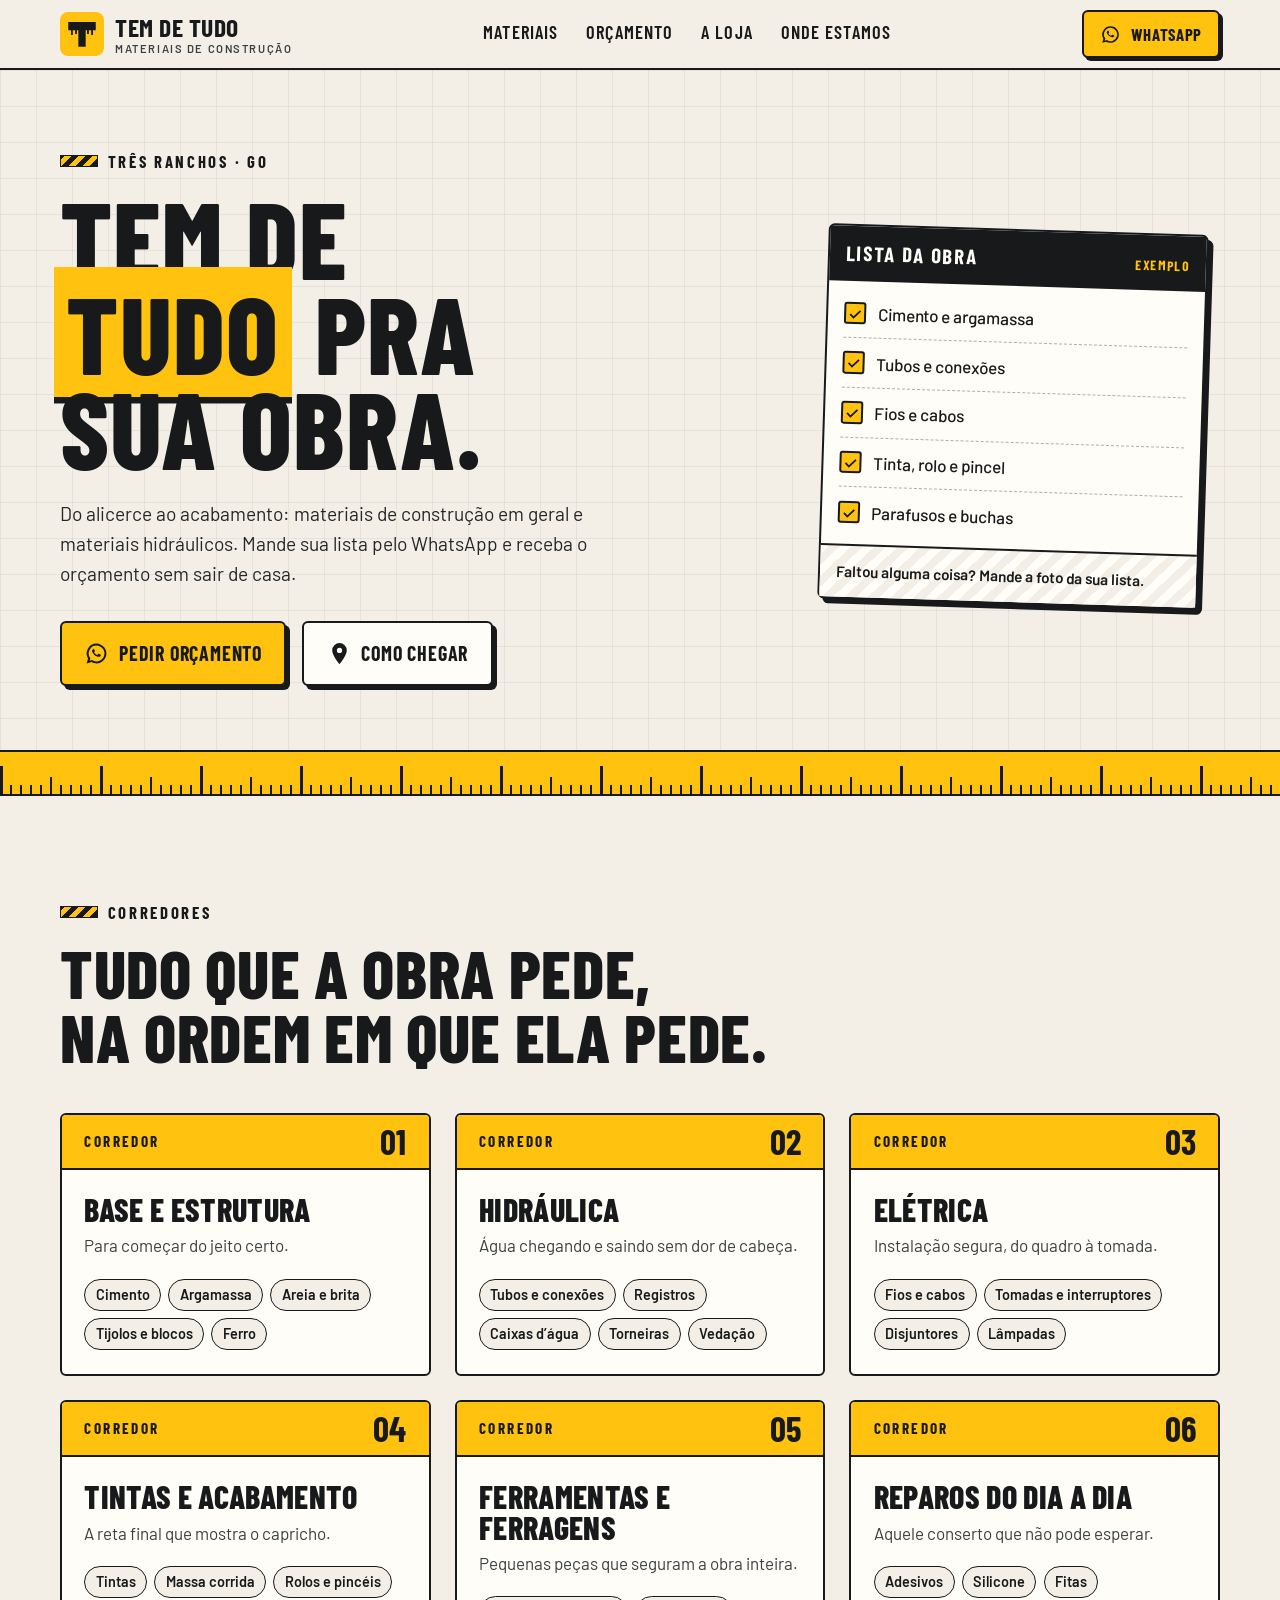
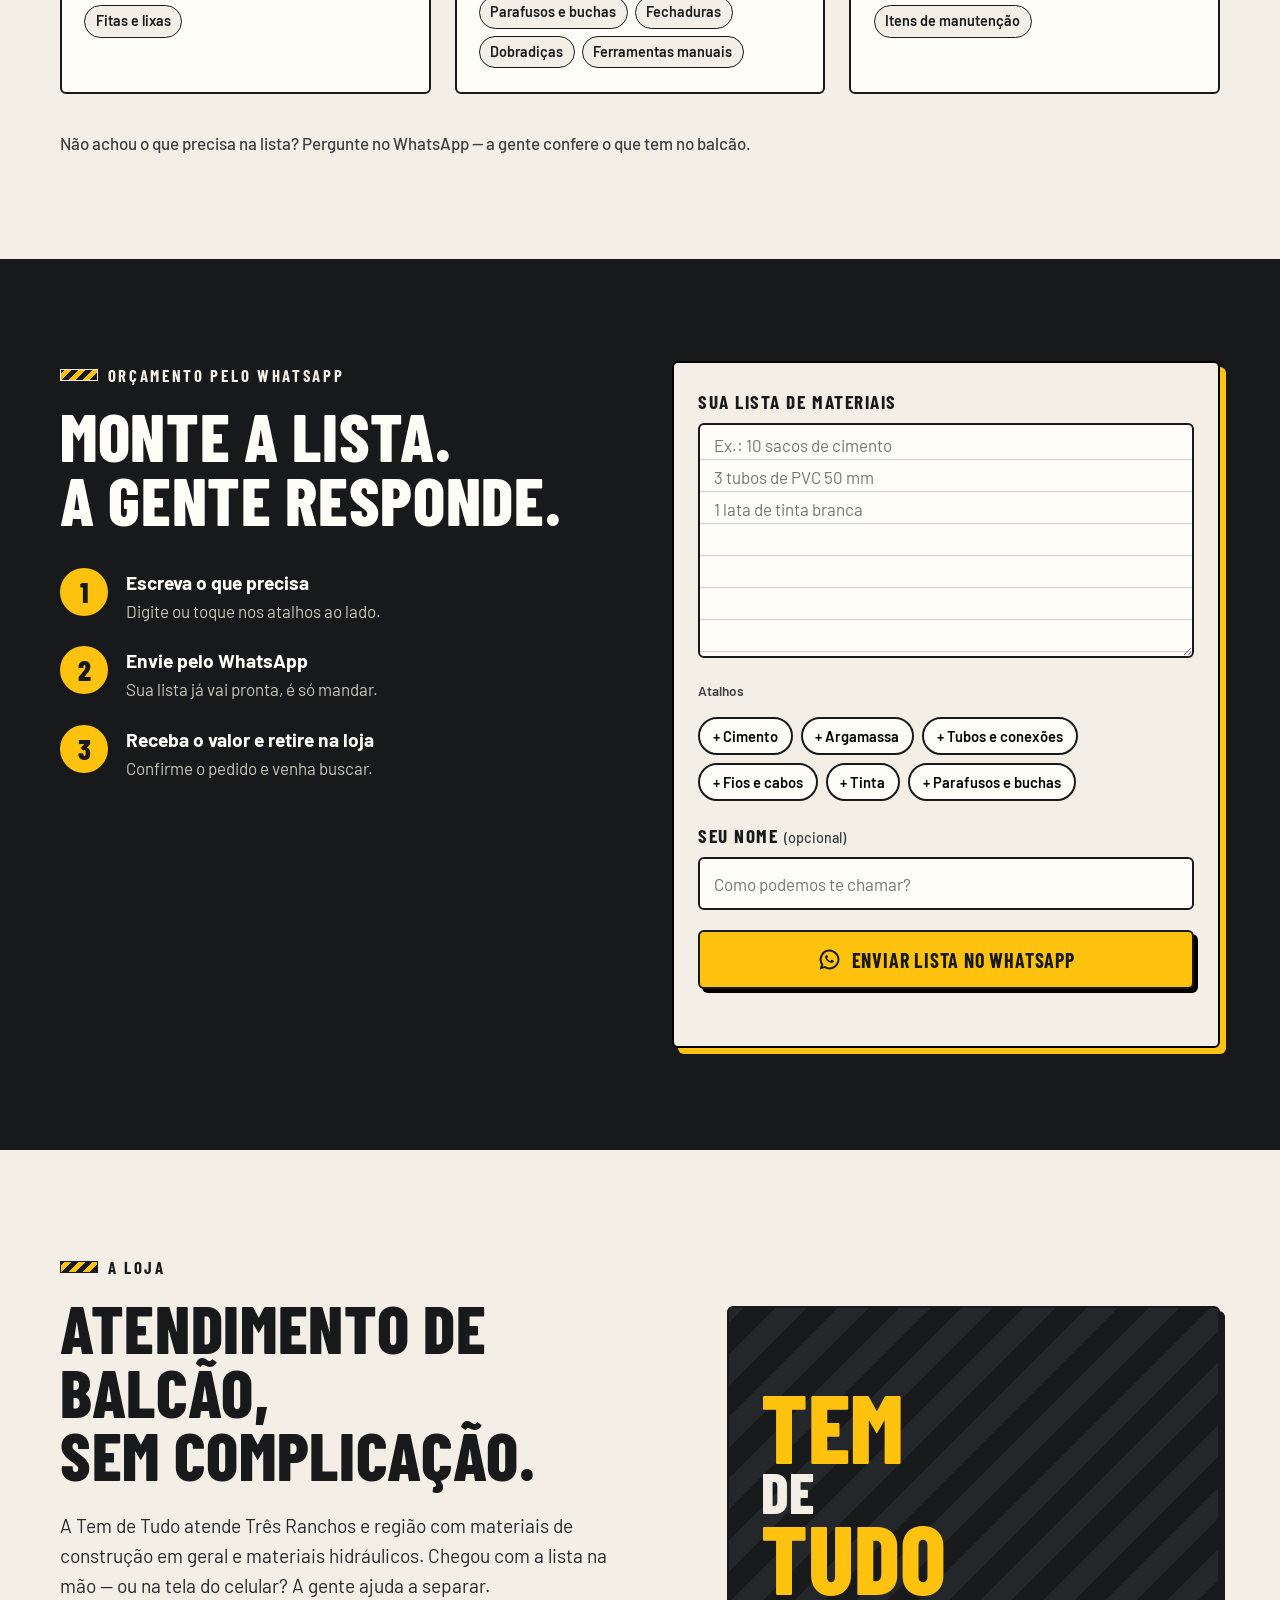
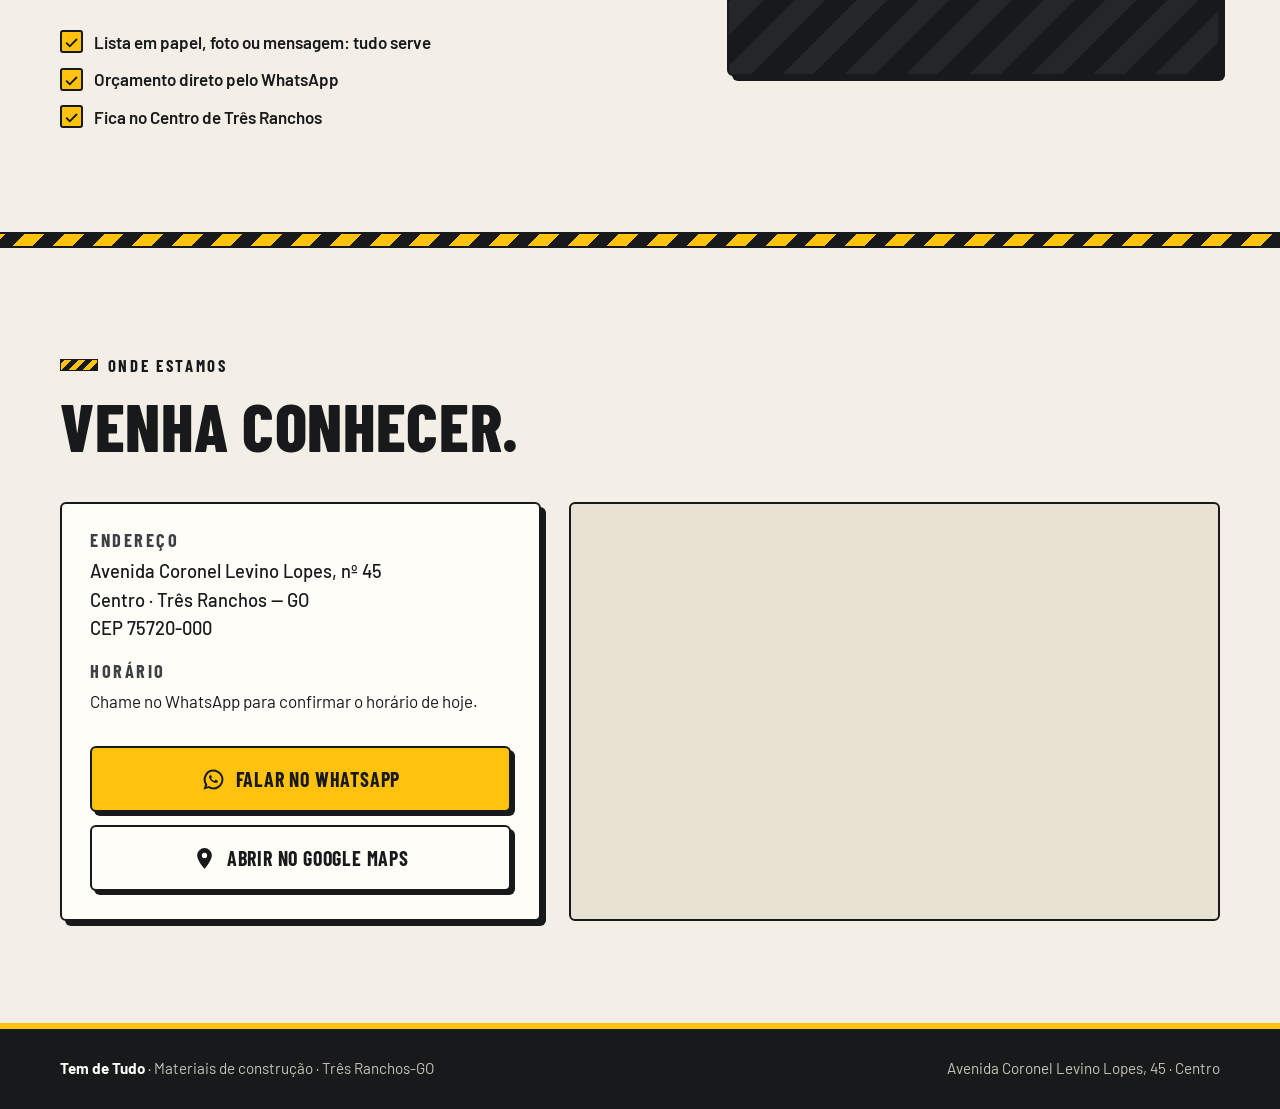
==== index.html @ 7971d90d "feat: site Tem de Tudo com identidade visual propria Co-Authored-By: Claude Sonnet 5.5 <noreply@anth" ====
<!doctype html>
<html lang="pt-BR">
<head>
  <meta charset="utf-8">
  <meta name="viewport" content="width=device-width, initial-scale=1">
  <title>Tem de Tudo — Materiais de construção em Três Ranchos-GO</title>
  <meta name="description" content="Materiais de construção em geral e materiais hidráulicos em Três Ranchos-GO. Monte sua lista e peça o orçamento direto pelo WhatsApp.">
  <meta name="theme-color" content="#ffc20e">
  <link rel="icon" href="assets/img/favicon.svg" type="image/svg+xml">

  <meta property="og:type" content="website">
  <meta property="og:locale" content="pt_BR">
  <meta property="og:title" content="Tem de Tudo — Materiais de construção em Três Ranchos-GO">
  <meta property="og:description" content="Do alicerce ao acabamento. Monte sua lista e peça o orçamento pelo WhatsApp.">

  <link rel="preconnect" href="https://fonts.googleapis.com">
  <link rel="preconnect" href="https://fonts.gstatic.com" crossorigin>
  <link href="https://fonts.googleapis.com/css2?family=Barlow+Condensed:wght@600;700;800&family=Barlow:wght@400;500;600&display=swap" rel="stylesheet">
  <link rel="stylesheet" href="assets/css/style.css">

  <script type="application/ld+json">
  {
    "@context": "https://schema.org",
    "@type": "HardwareStore",
    "name": "Tem de Tudo",
    "description": "Comércio varejista de materiais de construção em geral e materiais hidráulicos.",
    "address": {
      "@type": "PostalAddress",
      "streetAddress": "Avenida Coronel Levino Lopes, 45",
      "addressLocality": "Três Ranchos",
      "addressRegion": "GO",
      "postalCode": "75720-000",
      "addressCountry": "BR"
    }
  }
  </script>
</head>
<body>
  <!-- Ícones -->
  <svg width="0" height="0" style="position:absolute" aria-hidden="true" focusable="false">
    <symbol id="i-wa" viewBox="0 0 24 24"><path d="M12 2.5a9.5 9.5 0 0 0-8.1 14.4L2.5 21.5l4.7-1.3A9.5 9.5 0 1 0 12 2.5zm0 1.9a7.6 7.6 0 1 1-3.9 14.1l-.3-.2-2.4.7.7-2.3-.2-.3A7.6 7.6 0 0 1 12 4.4zM9 7.8c-.3 0-.7.2-.9.6-.3.5-.5 1.1-.2 1.9.5 1.4 2 3.4 4.1 4.4 1.3.6 2.3.6 3 .4.6-.2 1.1-.8 1.2-1.4.1-.4 0-.5-.2-.6l-1.7-.8c-.2-.1-.4-.1-.6.1l-.7.9c-.1.1-.3.2-.5.1-.9-.4-2-1.1-2.7-2.3-.1-.2-.1-.4 0-.5l.5-.6c.1-.2.2-.4.1-.6l-.7-1.6c-.1-.3-.3-.5-.5-.5z"/></symbol>
    <symbol id="i-pin" viewBox="0 0 24 24"><path d="M12 2a7 7 0 0 0-7 7c0 5 7 13 7 13s7-8 7-13a7 7 0 0 0-7-7zm0 9.5A2.5 2.5 0 1 1 12 6.5a2.5 2.5 0 0 1 0 5z"/></symbol>
    <symbol id="i-check" viewBox="0 0 24 24"><path d="M9.5 16.6 5.4 12.5l-1.9 1.9 6 6 11-11-1.9-1.9z"/></symbol>
    <symbol id="i-arrow" viewBox="0 0 24 24"><path d="M13 5l7 7-7 7-1.8-1.8 3.9-3.9H4v-2.6h11.1l-3.9-3.9z"/></symbol>
  </svg>

  <a class="skip" href="#conteudo">Pular para o conteúdo</a>

  <header class="site-header">
    <div class="wrap header-row">
      <a class="brand" href="#topo" aria-label="Tem de Tudo — início">
        <img src="assets/img/favicon.svg" alt="" width="44" height="44">
        <span class="brand-text">
          <strong>Tem de Tudo</strong>
          <small>Materiais de construção</small>
        </span>
      </a>
      <nav class="nav" aria-label="Principal">
        <a href="#materiais">Materiais</a>
        <a href="#orcamento">Orçamento</a>
        <a href="#sobre">A loja</a>
        <a href="#contato">Onde estamos</a>
      </nav>
      <a class="btn btn--sm" data-wa="saudacao" href="#orcamento">
        <svg class="ico" aria-hidden="true"><use href="#i-wa"/></svg>
        WhatsApp
      </a>
    </div>
  </header>

  <main id="conteudo">

    <!-- HERO -->
    <section class="hero" id="topo">
      <div class="wrap hero-grid">
        <div class="hero-copy">
          <p class="eyebrow">Três Ranchos · GO</p>
          <h1>
            <span class="line">Tem de</span>
            <span class="line"><mark>tudo</mark> pra</span>
            <span class="line">sua obra.</span>
          </h1>
          <p class="lead">Do alicerce ao acabamento: materiais de construção em geral e materiais hidráulicos. Mande sua lista pelo WhatsApp e receba o orçamento sem sair de casa.</p>
          <div class="cta-row">
            <a class="btn" data-wa="saudacao" href="#orcamento">
              <svg class="ico" aria-hidden="true"><use href="#i-wa"/></svg>
              Pedir orçamento
            </a>
            <a class="btn btn--ghost" href="#contato">
              <svg class="ico" aria-hidden="true"><use href="#i-pin"/></svg>
              Como chegar
            </a>
          </div>
        </div>

        <aside class="ticket" aria-label="Exemplo de lista de obra">
          <div class="ticket-head">
            <span>Lista da obra</span>
            <em>exemplo</em>
          </div>
          <ul class="ticket-list">
            <li><svg class="ico" aria-hidden="true"><use href="#i-check"/></svg>Cimento e argamassa</li>
            <li><svg class="ico" aria-hidden="true"><use href="#i-check"/></svg>Tubos e conexões</li>
            <li><svg class="ico" aria-hidden="true"><use href="#i-check"/></svg>Fios e cabos</li>
            <li><svg class="ico" aria-hidden="true"><use href="#i-check"/></svg>Tinta, rolo e pincel</li>
            <li><svg class="ico" aria-hidden="true"><use href="#i-check"/></svg>Parafusos e buchas</li>
          </ul>
          <p class="ticket-foot">Faltou alguma coisa? Mande a foto da sua lista.</p>
        </aside>
      </div>
    </section>

    <div class="tape" aria-hidden="true"></div>

    <!-- MATERIAIS -->
    <section class="section" id="materiais">
      <div class="wrap">
        <header class="section-head reveal">
          <p class="eyebrow">Corredores</p>
          <h2>Tudo que a obra pede, <br>na ordem em que ela pede.</h2>
        </header>

        <div class="aisles">
          <article class="aisle reveal">
            <div class="aisle-sign"><span>Corredor</span><b>01</b></div>
            <h3>Base e estrutura</h3>
            <p>Para começar do jeito certo.</p>
            <ul class="tags"><li>Cimento</li><li>Argamassa</li><li>Areia e brita</li><li>Tijolos e blocos</li><li>Ferro</li></ul>
          </article>

          <article class="aisle reveal">
            <div class="aisle-sign"><span>Corredor</span><b>02</b></div>
            <h3>Hidráulica</h3>
            <p>Água chegando e saindo sem dor de cabeça.</p>
            <ul class="tags"><li>Tubos e conexões</li><li>Registros</li><li>Caixas d’água</li><li>Torneiras</li><li>Vedação</li></ul>
          </article>

          <article class="aisle reveal">
            <div class="aisle-sign"><span>Corredor</span><b>03</b></div>
            <h3>Elétrica</h3>
            <p>Instalação segura, do quadro à tomada.</p>
            <ul class="tags"><li>Fios e cabos</li><li>Tomadas e interruptores</li><li>Disjuntores</li><li>Lâmpadas</li></ul>
          </article>

          <article class="aisle reveal">
            <div class="aisle-sign"><span>Corredor</span><b>04</b></div>
            <h3>Tintas e acabamento</h3>
            <p>A reta final que mostra o capricho.</p>
            <ul class="tags"><li>Tintas</li><li>Massa corrida</li><li>Rolos e pincéis</li><li>Fitas e lixas</li></ul>
          </article>

          <article class="aisle reveal">
            <div class="aisle-sign"><span>Corredor</span><b>05</b></div>
            <h3>Ferramentas e ferragens</h3>
            <p>Pequenas peças que seguram a obra inteira.</p>
            <ul class="tags"><li>Parafusos e buchas</li><li>Fechaduras</li><li>Dobradiças</li><li>Ferramentas manuais</li></ul>
          </article>

          <article class="aisle reveal">
            <div class="aisle-sign"><span>Corredor</span><b>06</b></div>
            <h3>Reparos do dia a dia</h3>
            <p>Aquele conserto que não pode esperar.</p>
            <ul class="tags"><li>Adesivos</li><li>Silicone</li><li>Fitas</li><li>Itens de manutenção</li></ul>
          </article>
        </div>

        <p class="fineprint">Não achou o que precisa na lista? Pergunte no WhatsApp — a gente confere o que tem no balcão.</p>
      </div>
    </section>

    <!-- ORÇAMENTO -->
    <section class="section section--dark" id="orcamento">
      <div class="wrap quote-grid">
        <div class="quote-copy reveal">
          <p class="eyebrow">Orçamento pelo WhatsApp</p>
          <h2>Monte a lista.<br>A gente responde.</h2>
          <ol class="steps">
            <li><b>1</b><div><strong>Escreva o que precisa</strong><span>Digite ou toque nos atalhos ao lado.</span></div></li>
            <li><b>2</b><div><strong>Envie pelo WhatsApp</strong><span>Sua lista já vai pronta, é só mandar.</span></div></li>
            <li><b>3</b><div><strong>Receba o valor e retire na loja</strong><span>Confirme o pedido e venha buscar.</span></div></li>
          </ol>
        </div>

        <form class="pad reveal" id="lista-form" novalidate>
          <label class="pad-label" for="lista">Sua lista de materiais</label>
          <textarea id="lista" name="lista" rows="7" placeholder="Ex.: 10 sacos de cimento&#10;3 tubos de PVC 50 mm&#10;1 lata de tinta branca"></textarea>

          <fieldset class="chips">
            <legend>Atalhos</legend>
            <button type="button" data-item="Cimento">Cimento</button>
            <button type="button" data-item="Argamassa">Argamassa</button>
            <button type="button" data-item="Tubos e conexões">Tubos e conexões</button>
            <button type="button" data-item="Fios e cabos">Fios e cabos</button>
            <button type="button" data-item="Tinta">Tinta</button>
            <button type="button" data-item="Parafusos e buchas">Parafusos e buchas</button>
          </fieldset>

          <label class="pad-label" for="nome">Seu nome <span>(opcional)</span></label>
          <input id="nome" name="nome" type="text" autocomplete="given-name" placeholder="Como podemos te chamar?">

          <button class="btn btn--block" type="submit">
            <svg class="ico" aria-hidden="true"><use href="#i-wa"/></svg>
            Enviar lista no WhatsApp
          </button>
          <p class="pad-hint" id="lista-hint" role="status" aria-live="polite"></p>
        </form>
      </div>
    </section>

    <!-- SOBRE -->
    <section class="section" id="sobre">
      <div class="wrap about-grid">
        <div class="reveal">
          <p class="eyebrow">A loja</p>
          <h2>Atendimento de balcão, <br>sem complicação.</h2>
          <p class="body-lg">A Tem de Tudo atende Três Ranchos e região com materiais de construção em geral e materiais hidráulicos. Chegou com a lista na mão — ou na tela do celular? A gente ajuda a separar.</p>
          <ul class="facts">
            <li><svg class="ico" aria-hidden="true"><use href="#i-check"/></svg>Lista em papel, foto ou mensagem: tudo serve</li>
            <li><svg class="ico" aria-hidden="true"><use href="#i-check"/></svg>Orçamento direto pelo WhatsApp</li>
            <li><svg class="ico" aria-hidden="true"><use href="#i-check"/></svg>Fica no Centro de Três Ranchos</li>
          </ul>
        </div>

        <!-- A foto aparece automaticamente quando existir assets/img/fachada.jpg -->
        <figure class="photo reveal">
          <img src="assets/img/fachada.jpg" alt="Fachada da loja Tem de Tudo, na Avenida Coronel Levino Lopes" loading="lazy" onerror="this.closest('figure').classList.add('is-empty')">
          <div class="photo-empty" aria-hidden="true">
            <span>Tem</span><span>de</span><span>Tudo</span>
          </div>
        </figure>
      </div>
    </section>

    <div class="hazard" aria-hidden="true"></div>

    <!-- CONTATO -->
    <section class="section" id="contato">
      <div class="wrap">
        <header class="section-head reveal">
          <p class="eyebrow">Onde estamos</p>
          <h2>Venha conhecer.</h2>
        </header>

        <div class="where-grid">
          <div class="where-card reveal">
            <h3>Endereço</h3>
            <address>
              Avenida Coronel Levino Lopes, nº 45<br>
              Centro · Três Ranchos — GO<br>
              CEP 75720-000
            </address>

            <h3>Horário</h3>
            <div id="horarios"><p>Chame no WhatsApp para confirmar o horário de hoje.</p></div>

            <div class="cta-col">
              <a class="btn" data-wa="saudacao" href="#orcamento">
                <svg class="ico" aria-hidden="true"><use href="#i-wa"/></svg>
                Falar no WhatsApp
              </a>
              <a class="btn btn--ghost" target="_blank" rel="noopener" href="https://www.google.com/maps/search/?api=1&amp;query=Avenida+Coronel+Levino+Lopes%2C+45%2C+Tr%C3%AAs+Ranchos%2C+GO">
                <svg class="ico" aria-hidden="true"><use href="#i-pin"/></svg>
                Abrir no Google Maps
              </a>
              <a class="btn btn--ghost" data-instagram hidden target="_blank" rel="noopener" href="#">Instagram</a>
            </div>
          </div>

          <div class="map reveal">
            <iframe
              title="Mapa: Tem de Tudo, Avenida Coronel Levino Lopes, 45, Três Ranchos-GO"
              src="https://www.google.com/maps?q=Avenida+Coronel+Levino+Lopes%2C+45%2C+Tr%C3%AAs+Ranchos%2C+GO&amp;output=embed"
              loading="lazy" referrerpolicy="no-referrer-when-downgrade" allowfullscreen></iframe>
          </div>
        </div>
      </div>
    </section>
  </main>

  <footer class="site-footer">
    <div class="wrap footer-row">
      <p><strong>Tem de Tudo</strong> · Materiais de construção · Três Ranchos-GO</p>
      <p>Avenida Coronel Levino Lopes, 45 · Centro</p>
    </div>
  </footer>

  <!-- Barra fixa no celular -->
  <div class="mobile-bar">
    <a class="btn btn--block" data-wa="saudacao" href="#orcamento">
      <svg class="ico" aria-hidden="true"><use href="#i-wa"/></svg>
      Pedir orçamento no WhatsApp
    </a>
  </div>

  <script src="assets/js/config.js"></script>
  <script src="assets/js/main.js"></script>
</body>
</html>
---- assets/css/style.css ----
/* =========================================================
   TEM DE TUDO — identidade visual
   Conceito: "bancada de obra". Cinza grafite de cimento,
   amarelo de sinalização, papel de lista de materiais,
   fita métrica e plaquinhas de corredor.
   ========================================================= */

:root {
  --ink: #17191b;
  --ink-2: #24272a;
  --ink-3: #3b4044;
  --paper: #f3efe6;
  --paper-2: #e8e2d3;
  --white: #fffdf8;
  --yellow: #ffc20e;
  --yellow-2: #e0a400;
  --blue: #1c4f8f;

  --display: "Barlow Condensed", "Arial Narrow", Impact, sans-serif;
  --body: "Barlow", system-ui, -apple-system, "Segoe UI", sans-serif;

  --wrap: 1160px;
  --r: 6px;
  --shadow: 5px 5px 0 var(--ink);
}

*, *::before, *::after { box-sizing: border-box; }
html { scroll-behavior: smooth; scroll-padding-top: 84px; }
body {
  margin: 0;
  font-family: var(--body);
  font-size: 1.0625rem;
  line-height: 1.55;
  color: var(--ink);
  background: var(--paper);
  -webkit-font-smoothing: antialiased;
}
img, svg { max-width: 100%; display: block; }
a { color: inherit; }
h1, h2, h3 { font-family: var(--display); text-transform: uppercase; line-height: .95; margin: 0; letter-spacing: .01em; }
p { margin: 0; }

:focus-visible { outline: 3px solid var(--blue); outline-offset: 3px; border-radius: 2px; }
.section--dark :focus-visible { outline-color: var(--yellow); }

.wrap { width: min(100% - 2rem, var(--wrap)); margin-inline: auto; }
.skip { position: absolute; left: -999px; top: 0; background: var(--ink); color: var(--white); padding: .75rem 1rem; z-index: 100; }
.skip:focus { left: 0; }
.ico { width: 1.25em; height: 1.25em; fill: currentColor; flex: none; }

/* ---------- Botões ---------- */
.btn {
  display: inline-flex; align-items: center; justify-content: center; gap: .6rem;
  padding: .95rem 1.4rem;
  font-family: var(--display); font-weight: 700; font-size: 1.25rem; letter-spacing: .04em; text-transform: uppercase;
  text-decoration: none; cursor: pointer;
  color: var(--ink); background: var(--yellow);
  border: 2px solid var(--ink); border-radius: var(--r);
  box-shadow: 4px 4px 0 var(--ink);
  transition: transform .12s ease, box-shadow .12s ease, background .12s ease;
}
.btn:hover { transform: translate(-2px, -2px); box-shadow: 6px 6px 0 var(--ink); }
.btn:active { transform: translate(3px, 3px); box-shadow: 1px 1px 0 var(--ink); }
.btn--ghost { background: var(--white); }
.btn--sm { padding: .55rem 1rem; font-size: 1.05rem; box-shadow: 3px 3px 0 var(--ink); }
.btn--block { width: 100%; }
.btn[hidden] { display: none; }
.section--dark .btn { border-color: var(--ink); box-shadow: 4px 4px 0 #000; }

/* ---------- Header ---------- */
.site-header {
  position: sticky; top: 0; z-index: 50;
  background: var(--paper);
  border-bottom: 2px solid var(--ink);
}
.header-row { display: flex; align-items: center; justify-content: space-between; gap: 1rem; padding-block: .65rem; }
.brand { display: flex; align-items: center; gap: .7rem; text-decoration: none; }
.brand img { border-radius: 8px; }
.brand-text { display: grid; line-height: 1; }
.brand-text strong { font-family: var(--display); font-size: 1.6rem; text-transform: uppercase; letter-spacing: .02em; }
.brand-text small { font-size: .7rem; font-weight: 600; letter-spacing: .14em; text-transform: uppercase; color: var(--ink-3); margin-top: .2rem; }
.nav { display: none; gap: 1.75rem; }
.nav a {
  font-family: var(--display); font-weight: 600; font-size: 1.15rem; text-transform: uppercase; letter-spacing: .06em;
  text-decoration: none; padding-block: .25rem; border-bottom: 3px solid transparent;
}
.nav a:hover { border-bottom-color: var(--yellow); }
@media (min-width: 860px) { .nav { display: flex; } }

/* ---------- Eyebrow ---------- */
.eyebrow {
  display: inline-flex; align-items: center; gap: .6rem;
  font-family: var(--display); font-weight: 700; font-size: 1.05rem; letter-spacing: .16em; text-transform: uppercase;
  margin-bottom: 1rem;
}
.eyebrow::before {
  content: ""; width: 38px; height: 12px;
  background: repeating-linear-gradient(-45deg, var(--ink) 0 5px, var(--yellow) 5px 10px);
  border: 1.5px solid var(--ink);
}

/* ---------- Hero ---------- */
.hero {
  position: relative;
  padding-block: clamp(2.5rem, 6vw, 5rem) clamp(2.5rem, 5vw, 4rem);
  background:
    linear-gradient(rgba(23,25,27,.06) 1px, transparent 1px) 0 0 / 36px 36px,
    linear-gradient(90deg, rgba(23,25,27,.06) 1px, transparent 1px) 0 0 / 36px 36px,
    var(--paper);
}
.hero-grid { display: grid; gap: 2.5rem; align-items: center; }
@media (min-width: 900px) { .hero-grid { grid-template-columns: 1.35fr .8fr; gap: 3rem; } }

.hero h1 { font-weight: 800; font-size: clamp(3.4rem, 11vw, 6.75rem); line-height: .88; }
.hero h1 .line { display: block; }
.hero h1 mark {
  background: var(--yellow); color: var(--ink);
  padding: 0 .12em; margin-left: -.06em;
  box-shadow: 0 .06em 0 var(--ink);
}
.lead { max-width: 34rem; font-size: 1.2rem; margin-top: 1.5rem; color: var(--ink-2); }
.cta-row { display: flex; flex-wrap: wrap; gap: 1rem; margin-top: 2rem; }

/* Ticket (lista de obra) */
.ticket {
  background: var(--white);
  border: 2px solid var(--ink);
  border-radius: var(--r);
  box-shadow: var(--shadow);
  transform: rotate(1.8deg);
  max-width: 380px; width: 100%;
  justify-self: center;
}
.ticket-head {
  display: flex; justify-content: space-between; align-items: baseline;
  background: var(--ink); color: var(--white);
  padding: .7rem 1rem;
  font-family: var(--display); font-weight: 700; font-size: 1.3rem; letter-spacing: .08em; text-transform: uppercase;
}
.ticket-head em { font-style: normal; font-size: .85rem; letter-spacing: .12em; color: var(--yellow); }
.ticket-list { list-style: none; margin: 0; padding: .5rem 1rem; }
.ticket-list li {
  display: flex; align-items: center; gap: .7rem;
  padding: .7rem 0; border-bottom: 1.5px dashed rgba(23,25,27,.35);
  font-weight: 500;
}
.ticket-list li:last-child { border-bottom: 0; }
.ticket-list .ico { background: var(--yellow); border: 2px solid var(--ink); border-radius: 3px; padding: 1px; width: 1.4rem; height: 1.4rem; }
.ticket-foot {
  padding: .85rem 1rem; font-size: .95rem; font-weight: 600;
  border-top: 2px solid var(--ink);
  background: repeating-linear-gradient(-45deg, var(--paper) 0 8px, var(--white) 8px 16px);
}

/* ---------- Fita métrica ---------- */
.tape {
  height: 46px;
  border-block: 2px solid var(--ink);
  background:
    repeating-linear-gradient(90deg, var(--ink) 0 2px, transparent 2px 10px) left bottom / 100% 9px no-repeat,
    repeating-linear-gradient(90deg, var(--ink) 0 2px, transparent 2px 50px) left bottom / 100% 17px no-repeat,
    repeating-linear-gradient(90deg, var(--ink) 0 3px, transparent 3px 100px) left bottom / 100% 28px no-repeat,
    var(--yellow);
}

/* ---------- Seções ---------- */
.section { padding-block: clamp(3.5rem, 8vw, 6.5rem); }
.section-head { margin-bottom: 2.75rem; }
.section h2 { font-weight: 800; font-size: clamp(2.4rem, 6vw, 4.2rem); }
.section--dark { background: var(--ink); color: var(--paper); position: relative; }
.section--dark .eyebrow::before { border-color: var(--paper); background: repeating-linear-gradient(-45deg, var(--ink) 0 5px, var(--yellow) 5px 10px); }
.hazard {
  height: 16px;
  background: repeating-linear-gradient(-45deg, var(--ink) 0 14px, var(--yellow) 14px 28px);
  border-block: 2px solid var(--ink);
}
.fineprint { margin-top: 2.25rem; font-weight: 500; color: var(--ink-3); }

/* ---------- Corredores ---------- */
.aisles { display: grid; gap: 1.5rem; grid-template-columns: repeat(auto-fill, minmax(min(100%, 320px), 1fr)); }
.aisle {
  background: var(--white);
  border: 2px solid var(--ink);
  border-radius: var(--r);
  padding: 0 1.4rem 1.5rem;
  transition: transform .15s ease, box-shadow .15s ease;
  display: flex; flex-direction: column; gap: .5rem;
}
.aisle:hover { transform: translate(-3px, -3px); box-shadow: var(--shadow); }
.aisle-sign {
  display: flex; align-items: center; justify-content: space-between;
  margin: 0 -1.4rem 1rem; padding: .55rem 1.4rem;
  background: var(--yellow); border-bottom: 2px solid var(--ink);
  border-radius: 4px 4px 0 0;
  font-family: var(--display); text-transform: uppercase; letter-spacing: .14em; font-weight: 700;
}
.aisle-sign span { font-size: .95rem; }
.aisle-sign b { font-size: 2.2rem; line-height: 1; letter-spacing: 0; }
.aisle h3 { font-size: 2rem; font-weight: 800; }
.aisle p { color: var(--ink-3); }
.tags { list-style: none; padding: 0; margin: .75rem 0 0; display: flex; flex-wrap: wrap; gap: .45rem; }
.tags li {
  font-size: .9rem; font-weight: 600;
  padding: .25rem .65rem;
  background: var(--paper); border: 1.5px solid var(--ink); border-radius: 999px;
}

/* ---------- Orçamento ---------- */
.quote-grid { display: grid; gap: 3rem; align-items: start; }
@media (min-width: 900px) { .quote-grid { grid-template-columns: 1fr 1fr; gap: 4rem; } }
.section--dark h2 { color: var(--white); }
.steps { list-style: none; padding: 0; margin: 2.25rem 0 0; display: grid; gap: 1.4rem; }
.steps li { display: flex; gap: 1.1rem; align-items: flex-start; }
.steps b {
  flex: none; width: 3rem; height: 3rem; display: grid; place-items: center;
  font-family: var(--display); font-size: 1.8rem; font-weight: 800;
  background: var(--yellow); color: var(--ink); border-radius: 50%;
}
.steps strong { display: block; font-size: 1.2rem; color: var(--white); }
.steps span { color: #c9c4b6; }

.pad {
  background: var(--paper); color: var(--ink);
  border: 2px solid #000; border-radius: var(--r);
  padding: 1.5rem; box-shadow: 6px 6px 0 var(--yellow);
}
.pad-label { display: block; font-family: var(--display); font-weight: 700; font-size: 1.2rem; text-transform: uppercase; letter-spacing: .08em; margin-bottom: .4rem; }
.pad-label span { font-family: var(--body); font-weight: 500; font-size: .9rem; letter-spacing: 0; text-transform: none; color: var(--ink-3); }
.pad textarea, .pad input {
  width: 100%; font: inherit; color: var(--ink);
  border: 2px solid var(--ink); border-radius: var(--r); background: var(--white);
  padding: .7rem .85rem;
}
.pad textarea {
  resize: vertical; min-height: 11rem; line-height: 2rem; padding-block: .2rem;
  background:
    repeating-linear-gradient(transparent 0 calc(2rem - 1px), rgba(28,79,143,.28) calc(2rem - 1px) 2rem) 0 .2rem,
    var(--white);
}
.chips { border: 0; padding: 0; margin: 1rem 0 1.25rem; display: flex; flex-wrap: wrap; gap: .5rem; }
.chips legend { font-size: .85rem; font-weight: 600; color: var(--ink-3); padding: 0; margin-bottom: .5rem; float: left; width: 100%; }
.chips button {
  font: inherit; font-size: .92rem; font-weight: 600; cursor: pointer;
  padding: .35rem .8rem; background: var(--white); border: 2px solid var(--ink); border-radius: 999px;
}
.chips button:hover { background: var(--yellow); }
.chips button::before { content: "+ "; }
.pad input { margin-bottom: 1.25rem; }
.pad-hint { min-height: 1.4em; margin-top: .75rem; font-size: .92rem; font-weight: 600; color: var(--ink-3); }

/* ---------- Sobre ---------- */
.about-grid { display: grid; gap: 3rem; align-items: center; }
@media (min-width: 900px) { .about-grid { grid-template-columns: 1.1fr .9fr; gap: 4rem; } }
.body-lg { font-size: 1.2rem; margin-top: 1.5rem; color: var(--ink-2); max-width: 36rem; }
.facts { list-style: none; padding: 0; margin: 1.75rem 0 0; display: grid; gap: .7rem; }
.facts li { display: flex; gap: .7rem; align-items: center; font-weight: 600; }
.facts .ico { background: var(--yellow); border: 2px solid var(--ink); border-radius: 3px; padding: 1px; width: 1.45rem; height: 1.45rem; }

.photo { margin: 0; position: relative; aspect-ratio: 4 / 3; border: 2px solid var(--ink); border-radius: var(--r); box-shadow: var(--shadow); overflow: hidden; background: var(--ink); }
.photo img { width: 100%; height: 100%; object-fit: cover; }
.photo-empty { display: none; }
.photo.is-empty img { display: none; }
.photo.is-empty .photo-empty {
  position: absolute; inset: 0; display: grid; align-content: center; justify-items: start; padding: 2rem;
  font-family: var(--display); font-weight: 800; text-transform: uppercase; line-height: .85;
  font-size: clamp(3.5rem, 11vw, 6rem); color: var(--yellow);
  background: repeating-linear-gradient(-45deg, var(--ink) 0 22px, var(--ink-2) 22px 44px);
}
.photo.is-empty .photo-empty span:nth-child(2) { color: var(--paper); font-size: .6em; }

/* ---------- Contato ---------- */
.where-grid { display: grid; gap: 1.75rem; }
@media (min-width: 900px) { .where-grid { grid-template-columns: .85fr 1.15fr; } }
.where-card { background: var(--white); border: 2px solid var(--ink); border-radius: var(--r); padding: 1.75rem; box-shadow: var(--shadow); display: flex; flex-direction: column; gap: .5rem; }
.where-card h3 { font-size: 1.15rem; letter-spacing: .14em; font-weight: 700; margin-top: .75rem; color: var(--ink-3); }
.where-card h3:first-child { margin-top: 0; }
.where-card address { font-style: normal; font-size: 1.15rem; font-weight: 500; }
.hours { display: grid; grid-template-columns: auto 1fr; gap: .25rem 1rem; margin: 0; }
.hours dt { font-weight: 600; }
.hours dd { margin: 0; }
.cta-col { display: grid; gap: .85rem; margin-top: 1.5rem; }
.map { min-height: 340px; border: 2px solid var(--ink); border-radius: var(--r); overflow: hidden; background: var(--paper-2); }
.map iframe { width: 100%; height: 100%; min-height: 340px; border: 0; display: block; }

/* ---------- Footer ---------- */
.site-footer { background: var(--ink); color: #c9c4b6; padding-block: 1.75rem; border-top: 6px solid var(--yellow); font-size: .95rem; }
.site-footer strong { color: var(--white); }
.footer-row { display: flex; flex-wrap: wrap; gap: .4rem 2rem; justify-content: space-between; }

/* ---------- Barra fixa mobile ---------- */
.mobile-bar { display: none; }
@media (max-width: 719px) {
  .mobile-bar {
    display: block; position: fixed; inset: auto 0 0 0; z-index: 60;
    padding: .65rem 1rem calc(.65rem + env(safe-area-inset-bottom));
    background: var(--paper); border-top: 2px solid var(--ink);
  }
  .mobile-bar .btn { font-size: 1.15rem; padding-block: .8rem; }
  .site-footer { padding-bottom: 6rem; }
  .header-row .btn { display: none; }
}

/* ---------- Animação ---------- */
.js .reveal { opacity: 0; transform: translateY(18px); transition: opacity .5s ease, transform .5s ease; }
.js .reveal.in { opacity: 1; transform: none; }
.js .aisle.reveal.in:hover { transform: translate(-3px, -3px); }

@media (prefers-reduced-motion: reduce) {
  html { scroll-behavior: auto; }
  .js .reveal { opacity: 1; transform: none; transition: none; }
  .btn, .aisle { transition: none; }
}
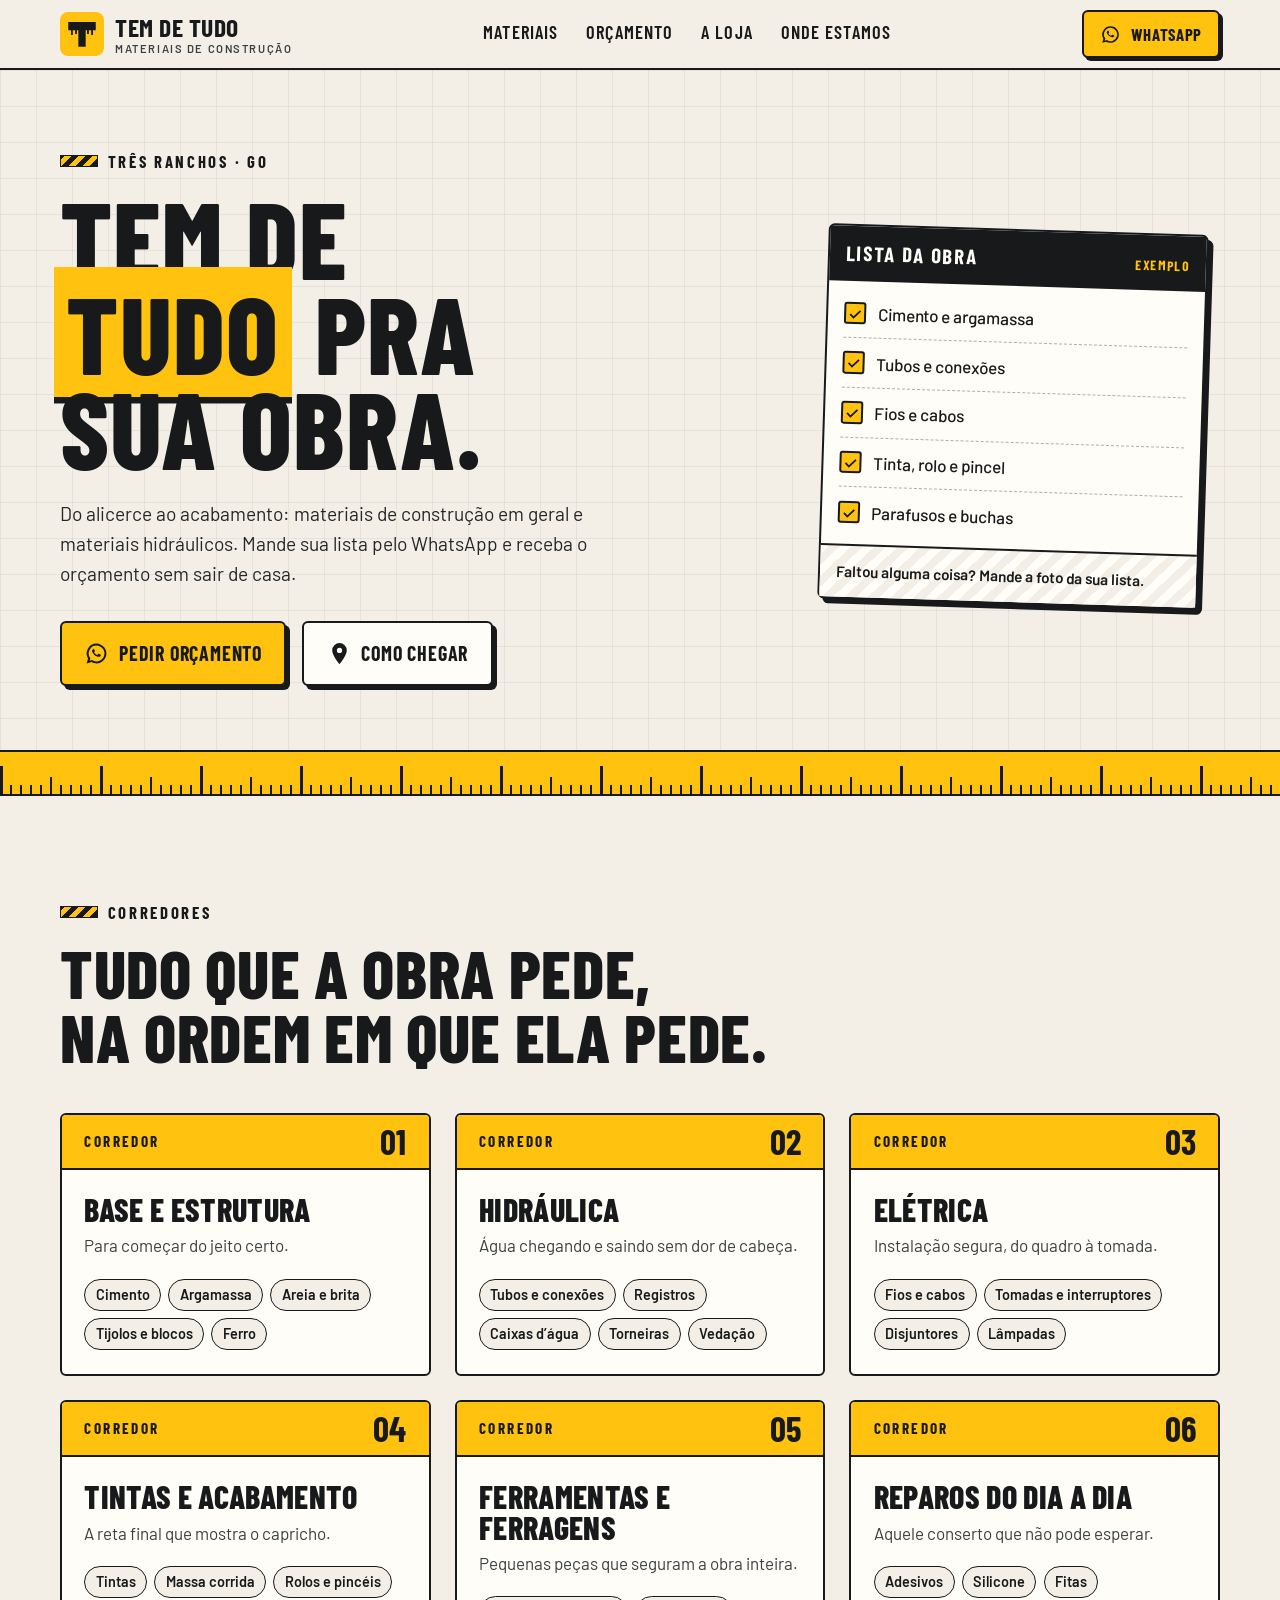
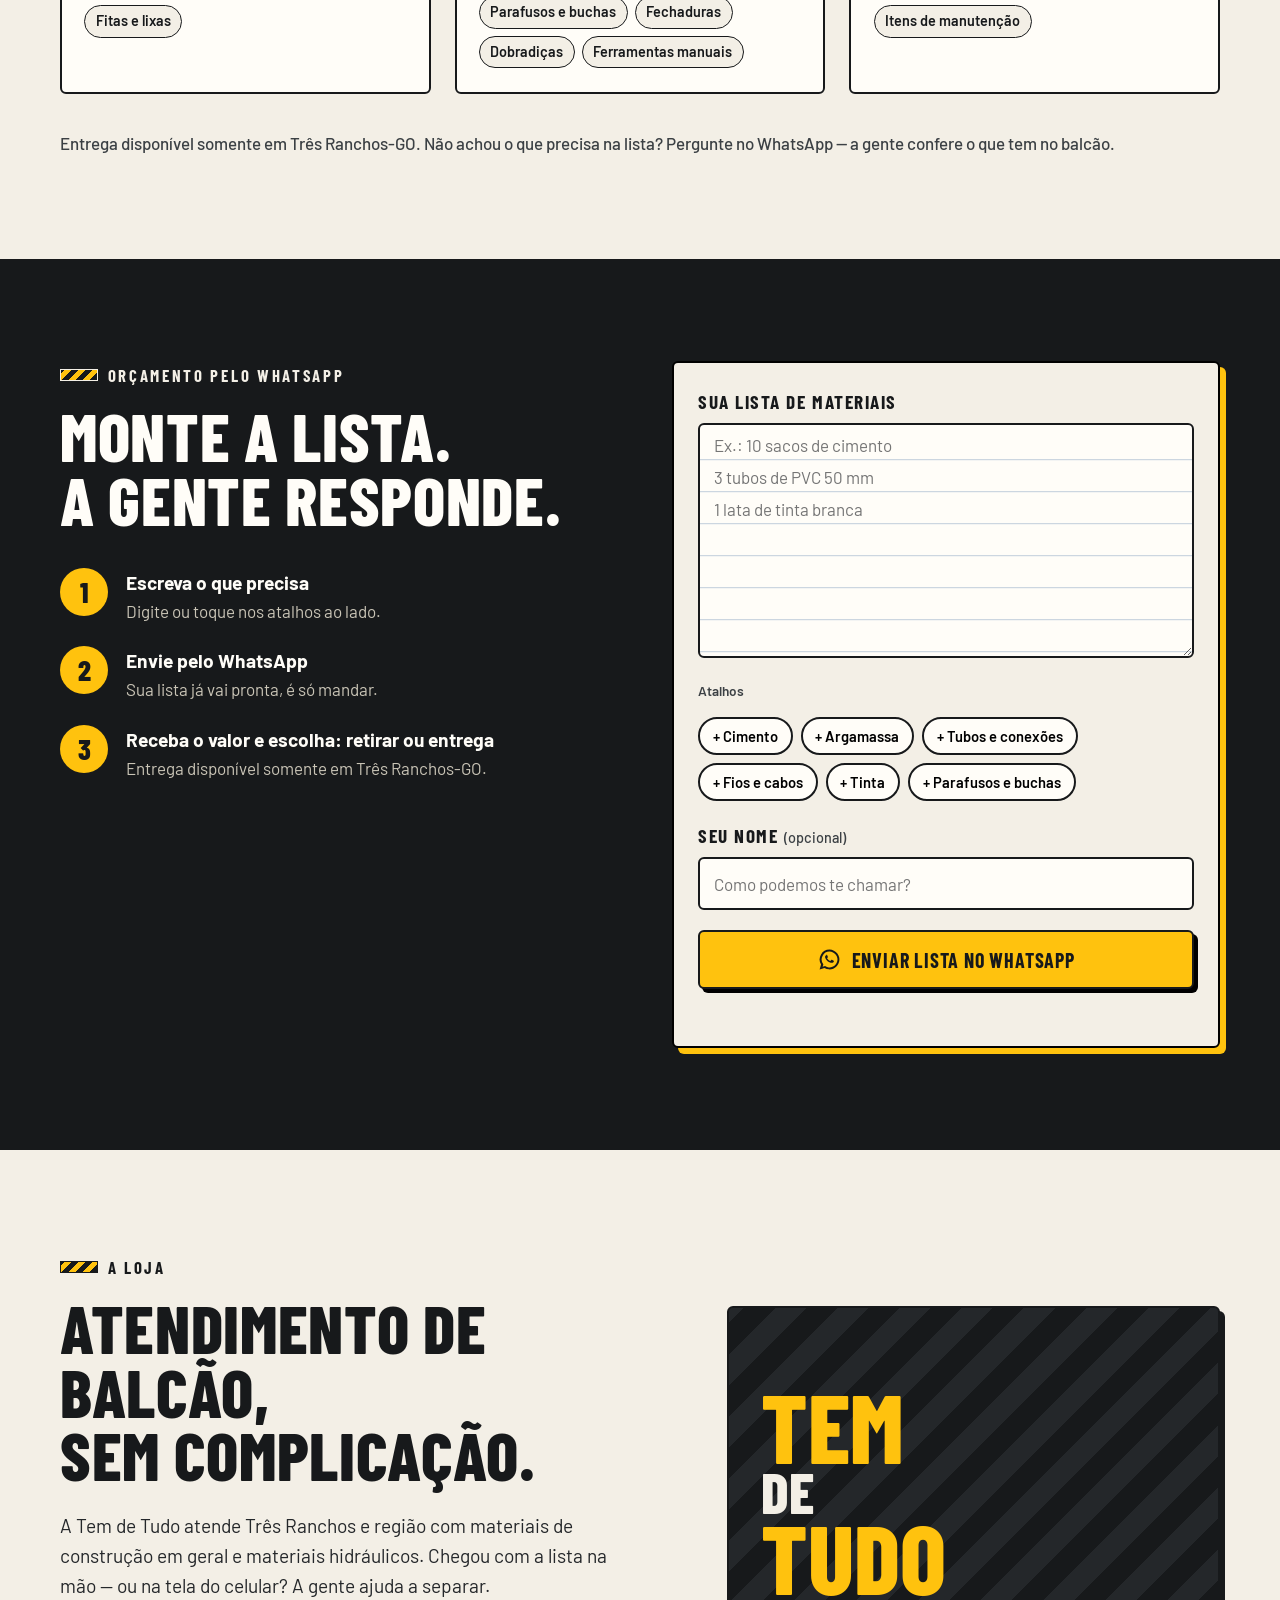
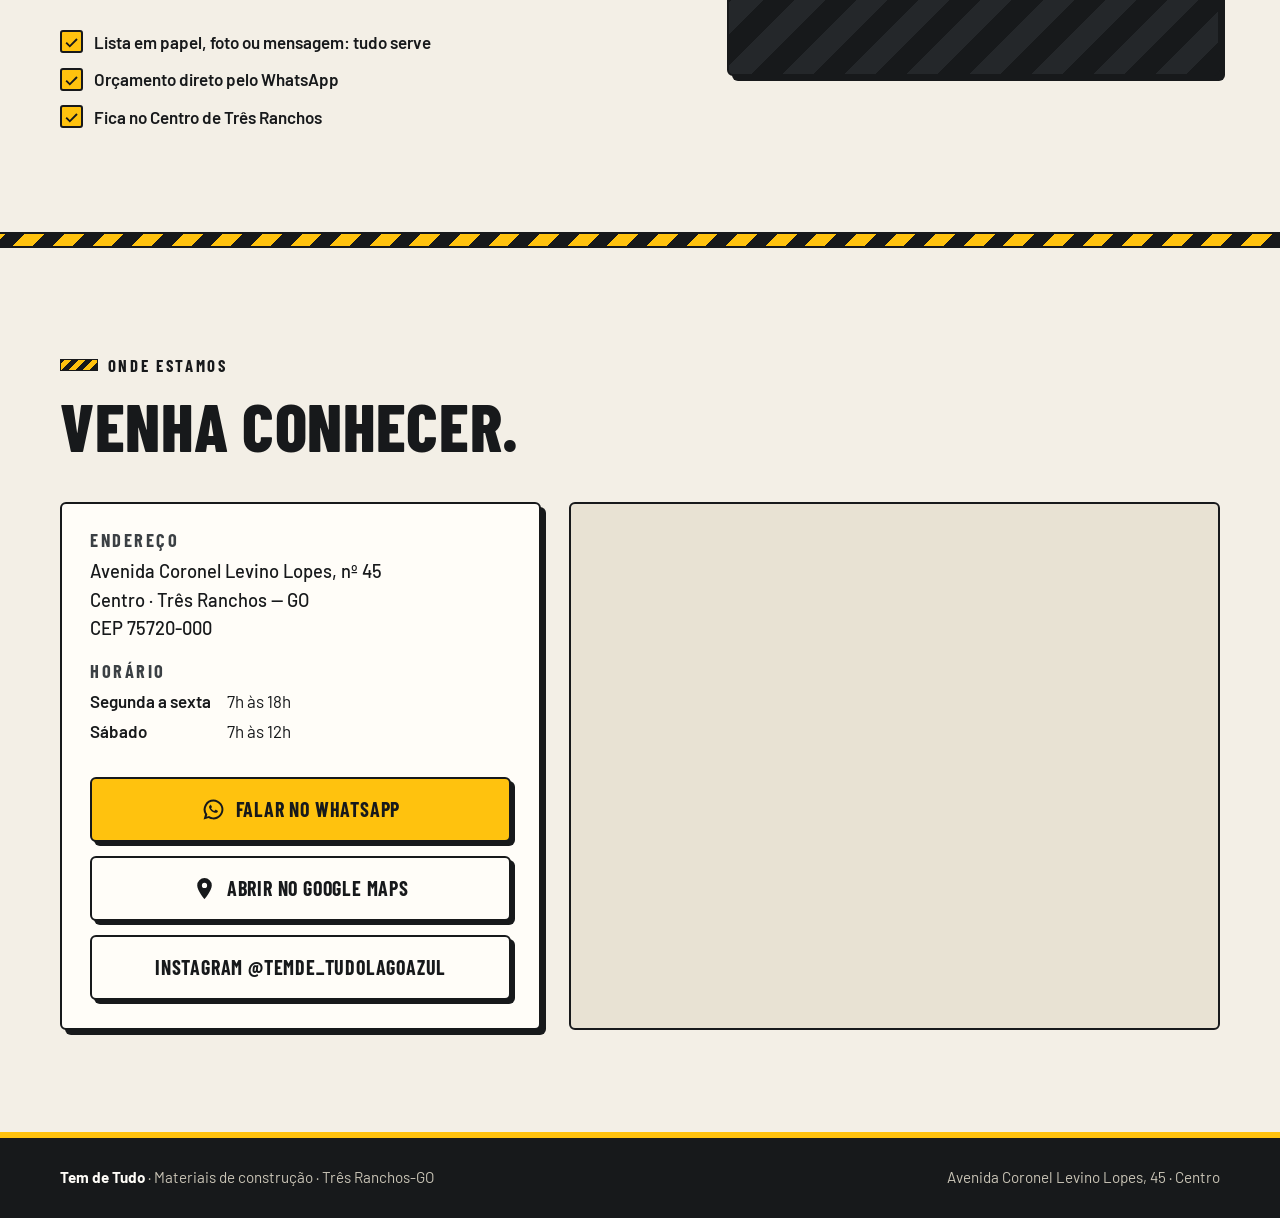
==== commit fd9ff560: "feat: WhatsApp, Instagram, horarios, entrega e link do Maps Co-Authored-By: Claude Sonnet 5.5 <norep" ====
--- a/index.html
+++ b/index.html
@@ -164,7 +164,7 @@
           </article>
         </div>
 
-        <p class="fineprint">Não achou o que precisa na lista? Pergunte no WhatsApp — a gente confere o que tem no balcão.</p>
+        <p class="fineprint">Entrega disponível somente em Três Ranchos-GO. Não achou o que precisa na lista? Pergunte no WhatsApp — a gente confere o que tem no balcão.</p>
       </div>
     </section>
 
@@ -177,7 +177,7 @@
           <ol class="steps">
             <li><b>1</b><div><strong>Escreva o que precisa</strong><span>Digite ou toque nos atalhos ao lado.</span></div></li>
             <li><b>2</b><div><strong>Envie pelo WhatsApp</strong><span>Sua lista já vai pronta, é só mandar.</span></div></li>
-            <li><b>3</b><div><strong>Receba o valor e retire na loja</strong><span>Confirme o pedido e venha buscar.</span></div></li>
+            <li><b>3</b><div><strong>Receba o valor e escolha: retirar ou entrega</strong><span>Entrega disponível somente em Três Ranchos-GO.</span></div></li>
           </ol>
         </div>
 
@@ -258,11 +258,11 @@
                 <svg class="ico" aria-hidden="true"><use href="#i-wa"/></svg>
                 Falar no WhatsApp
               </a>
-              <a class="btn btn--ghost" target="_blank" rel="noopener" href="https://www.google.com/maps/search/?api=1&amp;query=Avenida+Coronel+Levino+Lopes%2C+45%2C+Tr%C3%AAs+Ranchos%2C+GO">
+              <a class="btn btn--ghost" target="_blank" rel="noopener" href="https://maps.app.goo.gl/Zq46HJdVCuTLz5pq8">
                 <svg class="ico" aria-hidden="true"><use href="#i-pin"/></svg>
                 Abrir no Google Maps
               </a>
-              <a class="btn btn--ghost" data-instagram hidden target="_blank" rel="noopener" href="#">Instagram</a>
+              <a class="btn btn--ghost" data-instagram hidden target="_blank" rel="noopener" href="#">Instagram @temde_tudolagoazul</a>
             </div>
           </div>
 
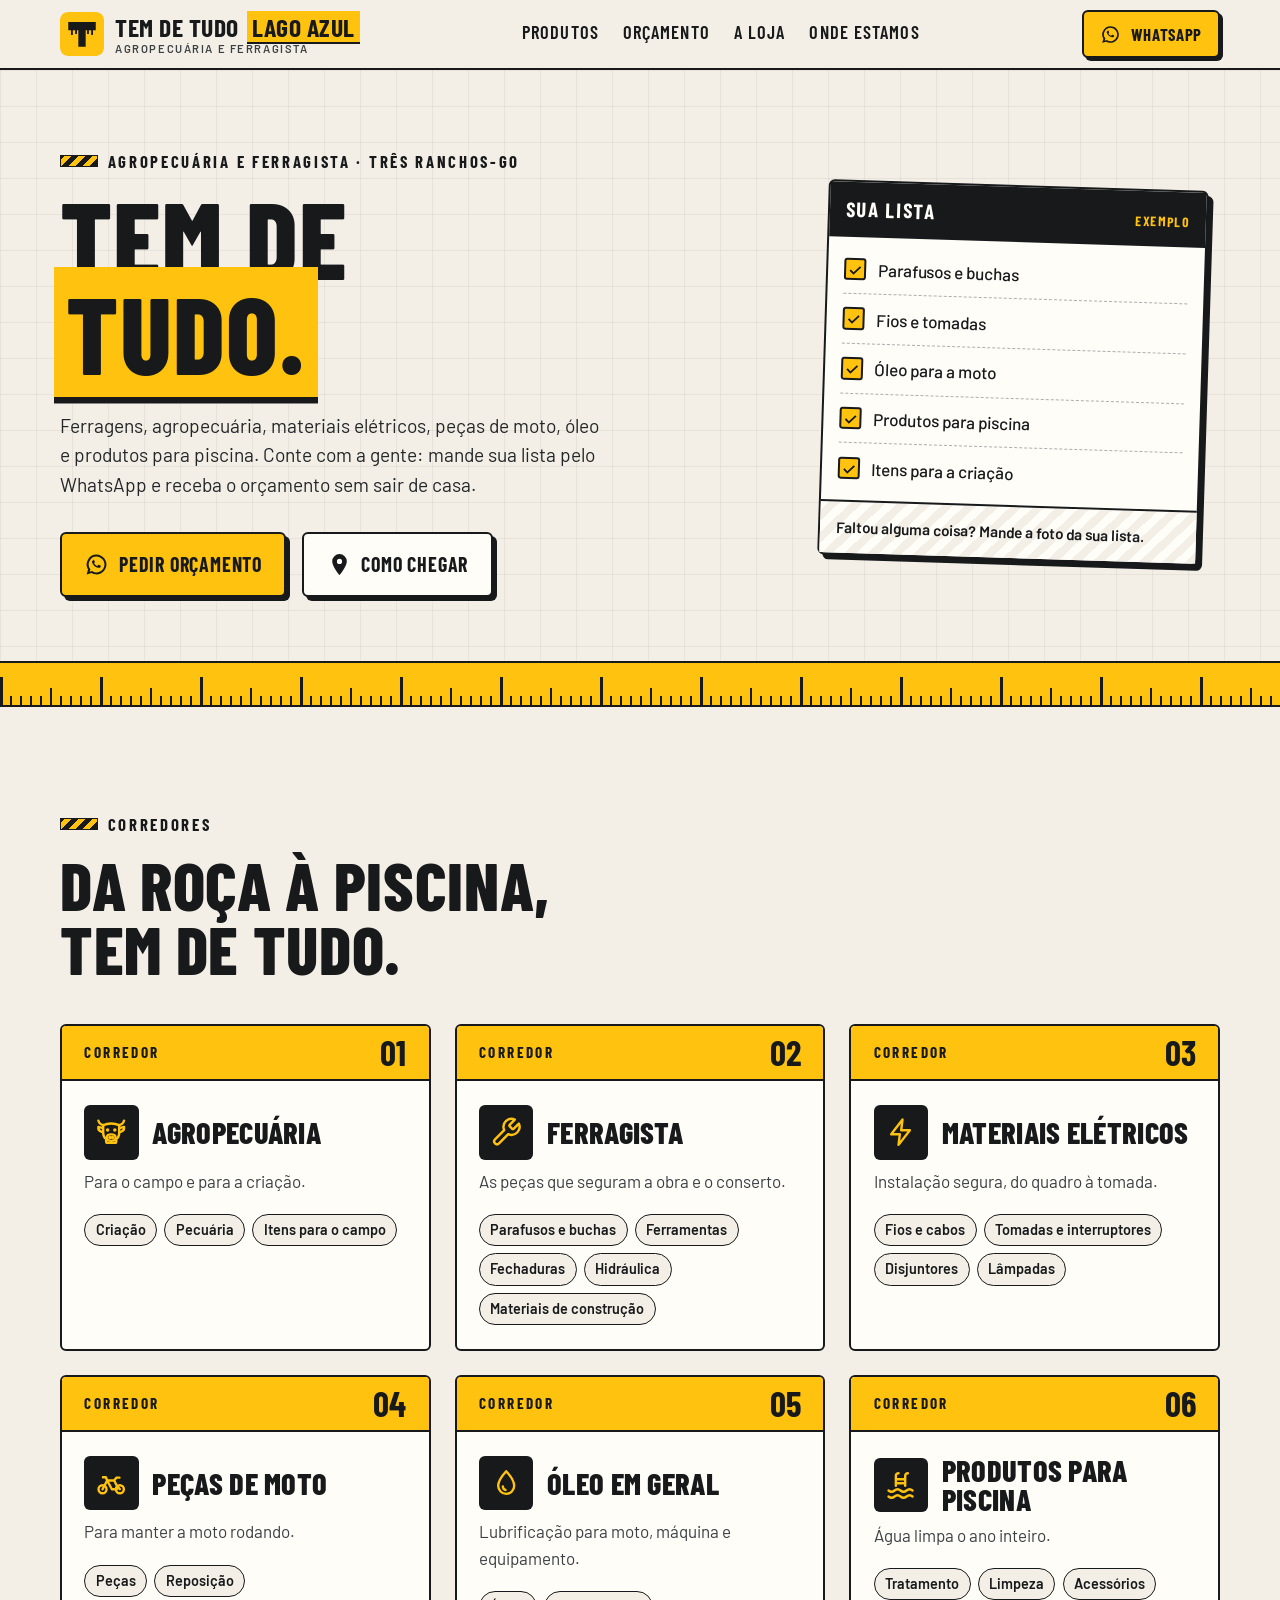
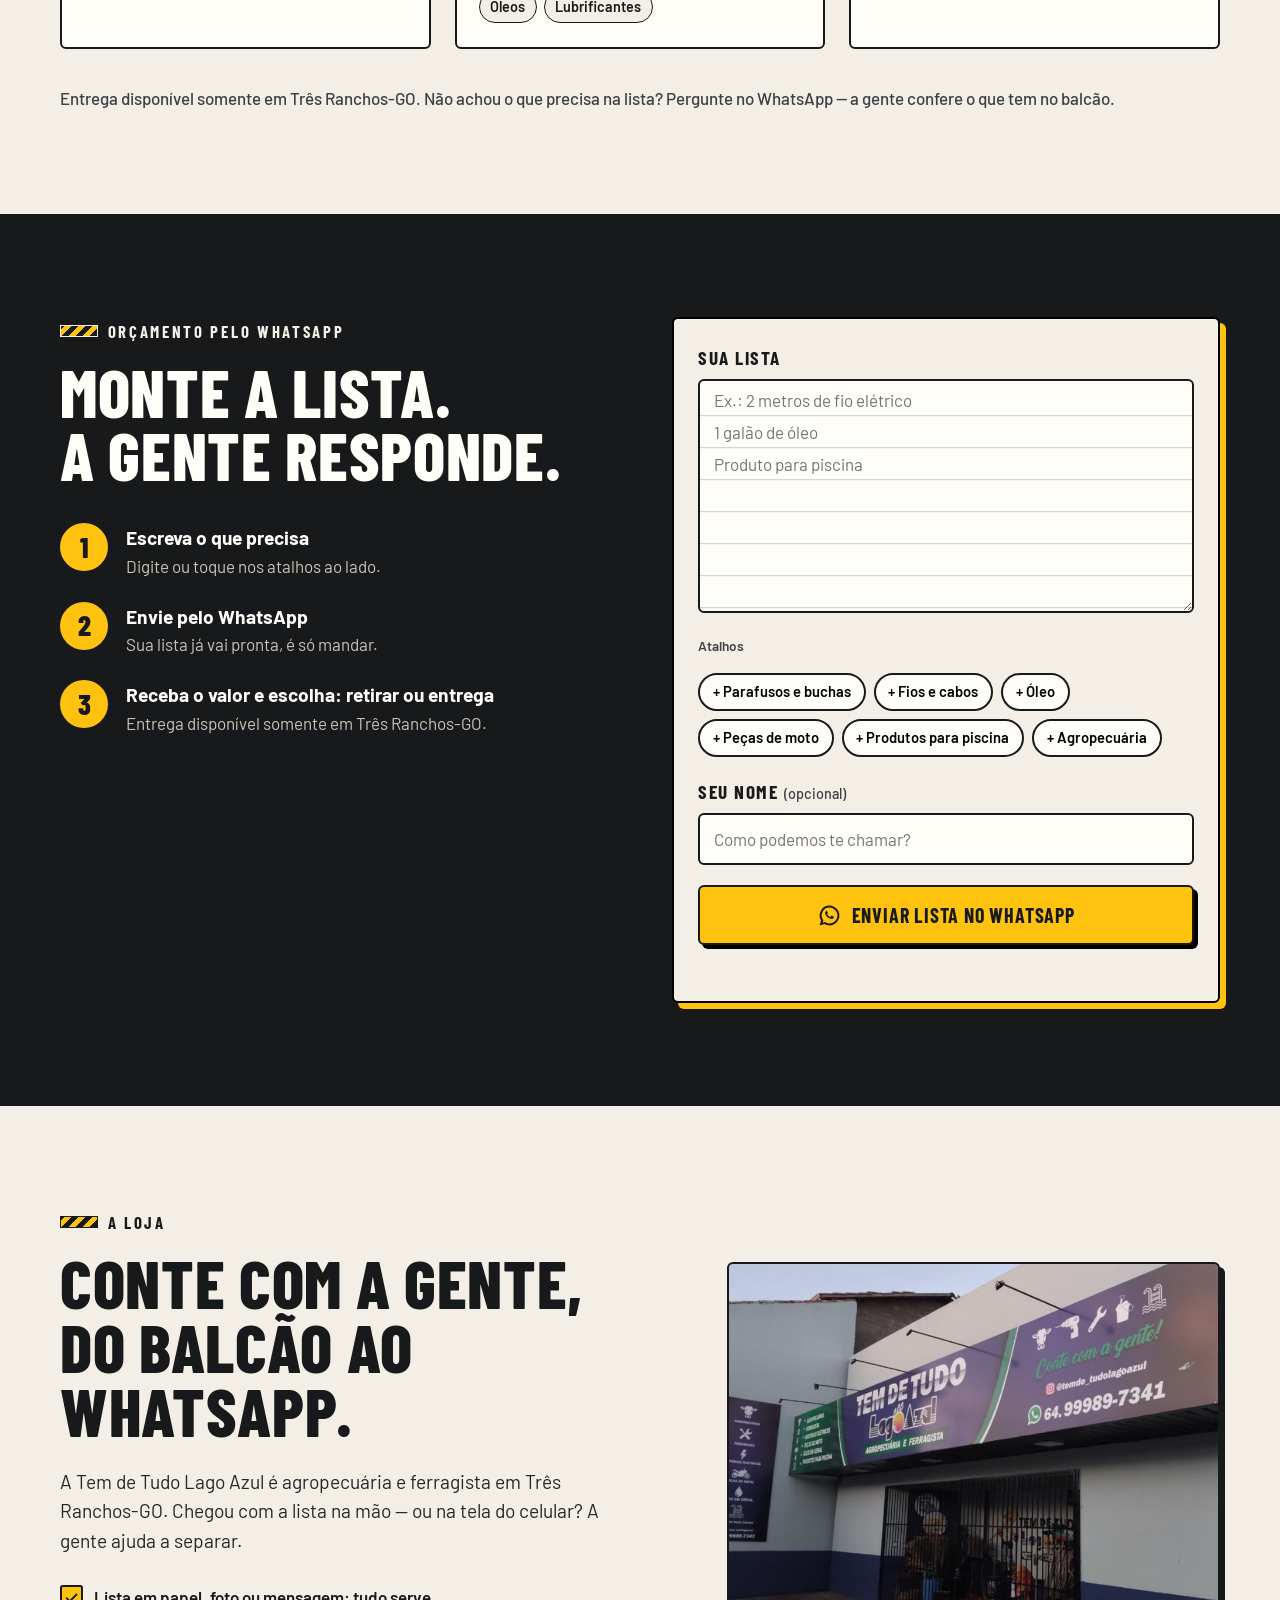
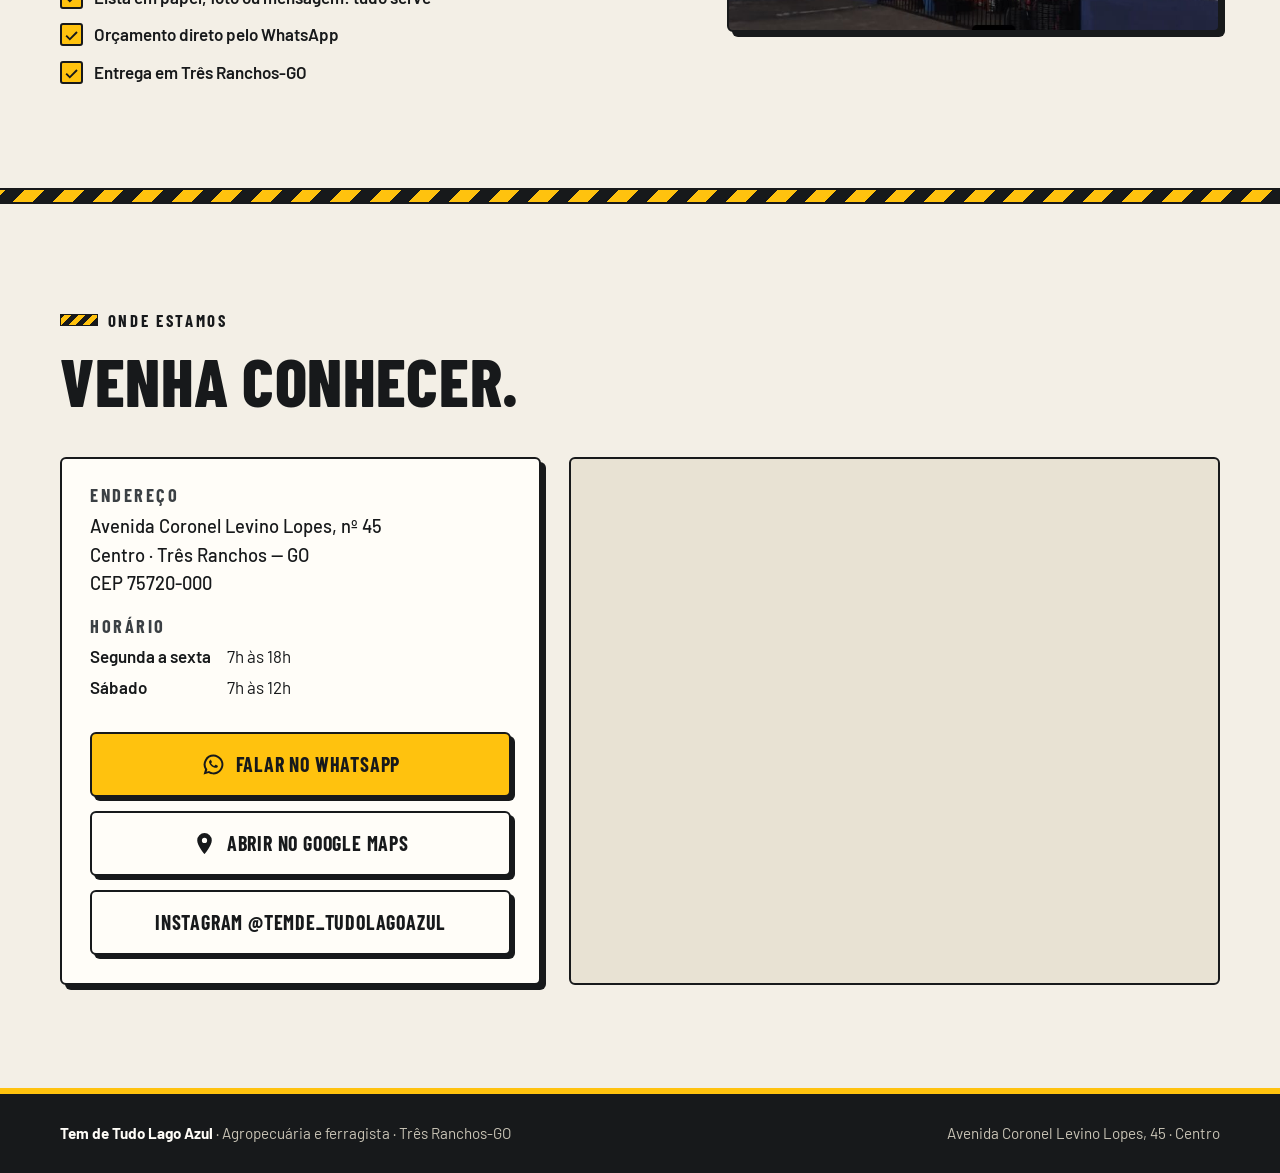
==== commit 9d760ea7: "feat: nome Tem de Tudo Lago Azul, corredores de agropecuaria/ferragista/piscina e foto da fachada Co" ====
--- a/index.html
+++ b/index.html
@@ -3,15 +3,16 @@
 <head>
   <meta charset="utf-8">
   <meta name="viewport" content="width=device-width, initial-scale=1">
-  <title>Tem de Tudo — Materiais de construção em Três Ranchos-GO</title>
-  <meta name="description" content="Materiais de construção em geral e materiais hidráulicos em Três Ranchos-GO. Monte sua lista e peça o orçamento direto pelo WhatsApp.">
+  <title>Tem de Tudo Lago Azul — Agropecuária e Ferragista em Três Ranchos-GO</title>
+  <meta name="description" content="Agropecuária e ferragista em Três Ranchos-GO: ferragens, materiais elétricos, peças de moto, óleo e produtos para piscina. Peça o orçamento direto pelo WhatsApp.">
   <meta name="theme-color" content="#ffc20e">
   <link rel="icon" href="assets/img/favicon.svg" type="image/svg+xml">
 
   <meta property="og:type" content="website">
   <meta property="og:locale" content="pt_BR">
-  <meta property="og:title" content="Tem de Tudo — Materiais de construção em Três Ranchos-GO">
-  <meta property="og:description" content="Do alicerce ao acabamento. Monte sua lista e peça o orçamento pelo WhatsApp.">
+  <meta property="og:title" content="Tem de Tudo Lago Azul — Agropecuária e Ferragista">
+  <meta property="og:description" content="Ferragens, agropecuária, materiais elétricos, peças de moto, óleo e produtos para piscina em Três Ranchos-GO.">
+  <meta property="og:image" content="https://barbosamuel.github.io/tem-de-tudo/assets/img/fachada.jpg">
 
   <link rel="preconnect" href="https://fonts.googleapis.com">
   <link rel="preconnect" href="https://fonts.gstatic.com" crossorigin>
@@ -22,8 +23,10 @@
   {
     "@context": "https://schema.org",
     "@type": "HardwareStore",
-    "name": "Tem de Tudo",
-    "description": "Comércio varejista de materiais de construção em geral e materiais hidráulicos.",
+    "name": "Tem de Tudo Lago Azul",
+    "description": "Agropecuária e ferragista: ferragens, materiais elétricos, peças de moto, óleo e produtos para piscina.",
+    "image": "https://barbosamuel.github.io/tem-de-tudo/assets/img/fachada.jpg",
+    "telephone": "+5564999897341",
     "address": {
       "@type": "PostalAddress",
       "streetAddress": "Avenida Coronel Levino Lopes, 45",
@@ -31,32 +34,56 @@
       "addressRegion": "GO",
       "postalCode": "75720-000",
       "addressCountry": "BR"
-    }
+    },
+    "openingHoursSpecification": [
+      { "@type": "OpeningHoursSpecification", "dayOfWeek": ["Monday","Tuesday","Wednesday","Thursday","Friday"], "opens": "07:00", "closes": "18:00" },
+      { "@type": "OpeningHoursSpecification", "dayOfWeek": "Saturday", "opens": "07:00", "closes": "12:00" }
+    ]
   }
   </script>
 </head>
 <body>
   <!-- Ícones -->
   <svg width="0" height="0" style="position:absolute" aria-hidden="true" focusable="false">
+    <!-- preenchidos -->
     <symbol id="i-wa" viewBox="0 0 24 24"><path d="M12 2.5a9.5 9.5 0 0 0-8.1 14.4L2.5 21.5l4.7-1.3A9.5 9.5 0 1 0 12 2.5zm0 1.9a7.6 7.6 0 1 1-3.9 14.1l-.3-.2-2.4.7.7-2.3-.2-.3A7.6 7.6 0 0 1 12 4.4zM9 7.8c-.3 0-.7.2-.9.6-.3.5-.5 1.1-.2 1.9.5 1.4 2 3.4 4.1 4.4 1.3.6 2.3.6 3 .4.6-.2 1.1-.8 1.2-1.4.1-.4 0-.5-.2-.6l-1.7-.8c-.2-.1-.4-.1-.6.1l-.7.9c-.1.1-.3.2-.5.1-.9-.4-2-1.1-2.7-2.3-.1-.2-.1-.4 0-.5l.5-.6c.1-.2.2-.4.1-.6l-.7-1.6c-.1-.3-.3-.5-.5-.5z"/></symbol>
     <symbol id="i-pin" viewBox="0 0 24 24"><path d="M12 2a7 7 0 0 0-7 7c0 5 7 13 7 13s7-8 7-13a7 7 0 0 0-7-7zm0 9.5A2.5 2.5 0 1 1 12 6.5a2.5 2.5 0 0 1 0 5z"/></symbol>
     <symbol id="i-check" viewBox="0 0 24 24"><path d="M9.5 16.6 5.4 12.5l-1.9 1.9 6 6 11-11-1.9-1.9z"/></symbol>
-    <symbol id="i-arrow" viewBox="0 0 24 24"><path d="M13 5l7 7-7 7-1.8-1.8 3.9-3.9H4v-2.6h11.1l-3.9-3.9z"/></symbol>
+
+    <!-- de traço (segmentos) -->
+    <symbol id="s-cow" viewBox="0 0 24 24">
+      <path d="M6.6 6.6C4.6 6.6 3 5.5 2.4 3.4M17.4 6.6C19.4 6.6 21 5.5 21.6 3.4"/>
+      <path d="M5.8 9 2.4 8c-.3 1.7.5 3.1 2.5 3.7M18.2 9l3.4-1c.3 1.7-.5 3.1-2.5 3.7"/>
+      <path d="M6 6.8c1.8-.9 3.7-1.3 6-1.3s4.2.4 6 1.3v6c0 1.9-.9 3.4-2.2 4.4V19a1 1 0 0 1-1 1H9.2a1 1 0 0 1-1-1v-1.8C6.9 16.2 6 14.700 6 12.800z"/>
+      <path d="M8.8 15.600c0-1.200 1.400-2 3.200-2s3.200.8 3.200 2v1.400c0 .9-1.400 1.500-3.200 1.500s-3.200-.6-3.200-1.500z"/>
+      <path d="M9.300 10.400h.01M14.700 10.400h.01M11 16h.01M13 16h.01" stroke-width="2.600"/>
+    </symbol>
+    <symbol id="s-wrench" viewBox="0 0 24 24"><path d="M14.700 6.300a1 1 0 0 0 0 1.400l1.600 1.600a1 1 0 0 0 1.400 0l3.770-3.770a6 6 0 0 1-7.940 7.940l-6.910 6.910a2.120 2.120 0 0 1-3-3l6.910-6.910a6 6 0 0 1 7.940-7.940l-3.760 3.760z"/></symbol>
+    <symbol id="s-bolt" viewBox="0 0 24 24"><path d="M13 2.500 4.500 13.500H11l-1 8 8.500-11H12z"/></symbol>
+    <symbol id="s-moto" viewBox="0 0 24 24">
+      <circle cx="5.500" cy="16.500" r="3"/><circle cx="18.500" cy="16.500" r="3"/>
+      <path d="M5.500 16.500 9 10h5.200l2 3.800 2.300 2.700M9 10 8 7.500H5.800M14.200 10l1.800-2.200h2.200M9 10l3.500 6.500h3.700"/>
+    </symbol>
+    <symbol id="s-drop" viewBox="0 0 24 24"><path d="M12 3s6 6.500 6 11a6 6 0 0 1-12 0c0-4.500 6-11 6-11z"/><path d="M9.500 14.500a2.800 2.800 0 0 0 2 2.600"/></symbol>
+    <symbol id="s-pool" viewBox="0 0 24 24">
+      <path d="M8 12.500V5a2 2 0 0 1 2-2M15 12.500V5a2 2 0 0 1 2-2M8 7.500h7M8 10.500h7"/>
+      <path d="M2.500 16c1.500 1.200 3 1.200 4.500 0s3-1.200 4.500 0 3 1.200 4.500 0 3-1.200 4.500 0M2.500 20.500c1.500 1.200 3 1.200 4.500 0s3-1.200 4.500 0 3 1.200 4.500 0 3-1.200 4.500 0"/>
+    </symbol>
   </svg>
 
   <a class="skip" href="#conteudo">Pular para o conteúdo</a>
 
   <header class="site-header">
     <div class="wrap header-row">
-      <a class="brand" href="#topo" aria-label="Tem de Tudo — início">
+      <a class="brand" href="#topo" aria-label="Tem de Tudo Lago Azul — início">
         <img src="assets/img/favicon.svg" alt="" width="44" height="44">
         <span class="brand-text">
-          <strong>Tem de Tudo</strong>
-          <small>Materiais de construção</small>
+          <strong>Tem de Tudo <i>Lago Azul</i></strong>
+          <small>Agropecuária e ferragista</small>
         </span>
       </a>
       <nav class="nav" aria-label="Principal">
-        <a href="#materiais">Materiais</a>
+        <a href="#produtos">Produtos</a>
         <a href="#orcamento">Orçamento</a>
         <a href="#sobre">A loja</a>
         <a href="#contato">Onde estamos</a>
@@ -74,13 +101,12 @@
     <section class="hero" id="topo">
       <div class="wrap hero-grid">
         <div class="hero-copy">
-          <p class="eyebrow">Três Ranchos · GO</p>
+          <p class="eyebrow">Agropecuária e ferragista · Três Ranchos-GO</p>
           <h1>
             <span class="line">Tem de</span>
-            <span class="line"><mark>tudo</mark> pra</span>
-            <span class="line">sua obra.</span>
+            <span class="line"><mark>tudo.</mark></span>
           </h1>
-          <p class="lead">Do alicerce ao acabamento: materiais de construção em geral e materiais hidráulicos. Mande sua lista pelo WhatsApp e receba o orçamento sem sair de casa.</p>
+          <p class="lead">Ferragens, agropecuária, materiais elétricos, peças de moto, óleo e produtos para piscina. Conte com a gente: mande sua lista pelo WhatsApp e receba o orçamento sem sair de casa.</p>
           <div class="cta-row">
             <a class="btn" data-wa="saudacao" href="#orcamento">
               <svg class="ico" aria-hidden="true"><use href="#i-wa"/></svg>
@@ -93,17 +119,17 @@
           </div>
         </div>
 
-        <aside class="ticket" aria-label="Exemplo de lista de obra">
+        <aside class="ticket" aria-label="Exemplo de lista de compras">
           <div class="ticket-head">
-            <span>Lista da obra</span>
+            <span>Sua lista</span>
             <em>exemplo</em>
           </div>
           <ul class="ticket-list">
-            <li><svg class="ico" aria-hidden="true"><use href="#i-check"/></svg>Cimento e argamassa</li>
-            <li><svg class="ico" aria-hidden="true"><use href="#i-check"/></svg>Tubos e conexões</li>
-            <li><svg class="ico" aria-hidden="true"><use href="#i-check"/></svg>Fios e cabos</li>
-            <li><svg class="ico" aria-hidden="true"><use href="#i-check"/></svg>Tinta, rolo e pincel</li>
             <li><svg class="ico" aria-hidden="true"><use href="#i-check"/></svg>Parafusos e buchas</li>
+            <li><svg class="ico" aria-hidden="true"><use href="#i-check"/></svg>Fios e tomadas</li>
+            <li><svg class="ico" aria-hidden="true"><use href="#i-check"/></svg>Óleo para a moto</li>
+            <li><svg class="ico" aria-hidden="true"><use href="#i-check"/></svg>Produtos para piscina</li>
+            <li><svg class="ico" aria-hidden="true"><use href="#i-check"/></svg>Itens para a criação</li>
           </ul>
           <p class="ticket-foot">Faltou alguma coisa? Mande a foto da sua lista.</p>
         </aside>
@@ -112,55 +138,73 @@
 
     <div class="tape" aria-hidden="true"></div>
 
-    <!-- MATERIAIS -->
-    <section class="section" id="materiais">
+    <!-- PRODUTOS -->
+    <section class="section" id="produtos">
       <div class="wrap">
         <header class="section-head reveal">
           <p class="eyebrow">Corredores</p>
-          <h2>Tudo que a obra pede, <br>na ordem em que ela pede.</h2>
+          <h2>Da roça à piscina, <br>tem de tudo.</h2>
         </header>
 
         <div class="aisles">
           <article class="aisle reveal">
             <div class="aisle-sign"><span>Corredor</span><b>01</b></div>
-            <h3>Base e estrutura</h3>
-            <p>Para começar do jeito certo.</p>
-            <ul class="tags"><li>Cimento</li><li>Argamassa</li><li>Areia e brita</li><li>Tijolos e blocos</li><li>Ferro</li></ul>
+            <div class="aisle-title">
+              <svg class="ico-s aisle-icon" aria-hidden="true"><use href="#s-cow"/></svg>
+              <h3>Agropecuária</h3>
+            </div>
+            <p>Para o campo e para a criação.</p>
+            <ul class="tags"><li>Criação</li><li>Pecuária</li><li>Itens para o campo</li></ul>
           </article>
 
           <article class="aisle reveal">
             <div class="aisle-sign"><span>Corredor</span><b>02</b></div>
-            <h3>Hidráulica</h3>
-            <p>Água chegando e saindo sem dor de cabeça.</p>
-            <ul class="tags"><li>Tubos e conexões</li><li>Registros</li><li>Caixas d’água</li><li>Torneiras</li><li>Vedação</li></ul>
+            <div class="aisle-title">
+              <svg class="ico-s aisle-icon" aria-hidden="true"><use href="#s-wrench"/></svg>
+              <h3>Ferragista</h3>
+            </div>
+            <p>As peças que seguram a obra e o conserto.</p>
+            <ul class="tags"><li>Parafusos e buchas</li><li>Ferramentas</li><li>Fechaduras</li><li>Hidráulica</li><li>Materiais de construção</li></ul>
           </article>
 
           <article class="aisle reveal">
             <div class="aisle-sign"><span>Corredor</span><b>03</b></div>
-            <h3>Elétrica</h3>
+            <div class="aisle-title">
+              <svg class="ico-s aisle-icon" aria-hidden="true"><use href="#s-bolt"/></svg>
+              <h3>Materiais elétricos</h3>
+            </div>
             <p>Instalação segura, do quadro à tomada.</p>
             <ul class="tags"><li>Fios e cabos</li><li>Tomadas e interruptores</li><li>Disjuntores</li><li>Lâmpadas</li></ul>
           </article>
 
           <article class="aisle reveal">
             <div class="aisle-sign"><span>Corredor</span><b>04</b></div>
-            <h3>Tintas e acabamento</h3>
-            <p>A reta final que mostra o capricho.</p>
-            <ul class="tags"><li>Tintas</li><li>Massa corrida</li><li>Rolos e pincéis</li><li>Fitas e lixas</li></ul>
+            <div class="aisle-title">
+              <svg class="ico-s aisle-icon" aria-hidden="true"><use href="#s-moto"/></svg>
+              <h3>Peças de moto</h3>
+            </div>
+            <p>Para manter a moto rodando.</p>
+            <ul class="tags"><li>Peças</li><li>Reposição</li></ul>
           </article>
 
           <article class="aisle reveal">
             <div class="aisle-sign"><span>Corredor</span><b>05</b></div>
-            <h3>Ferramentas e ferragens</h3>
-            <p>Pequenas peças que seguram a obra inteira.</p>
-            <ul class="tags"><li>Parafusos e buchas</li><li>Fechaduras</li><li>Dobradiças</li><li>Ferramentas manuais</li></ul>
+            <div class="aisle-title">
+              <svg class="ico-s aisle-icon" aria-hidden="true"><use href="#s-drop"/></svg>
+              <h3>Óleo em geral</h3>
+            </div>
+            <p>Lubrificação para moto, máquina e equipamento.</p>
+            <ul class="tags"><li>Óleos</li><li>Lubrificantes</li></ul>
           </article>
 
           <article class="aisle reveal">
             <div class="aisle-sign"><span>Corredor</span><b>06</b></div>
-            <h3>Reparos do dia a dia</h3>
-            <p>Aquele conserto que não pode esperar.</p>
-            <ul class="tags"><li>Adesivos</li><li>Silicone</li><li>Fitas</li><li>Itens de manutenção</li></ul>
+            <div class="aisle-title">
+              <svg class="ico-s aisle-icon" aria-hidden="true"><use href="#s-pool"/></svg>
+              <h3>Produtos para piscina</h3>
+            </div>
+            <p>Água limpa o ano inteiro.</p>
+            <ul class="tags"><li>Tratamento</li><li>Limpeza</li><li>Acessórios</li></ul>
           </article>
         </div>
 
@@ -182,17 +226,17 @@
         </div>
 
         <form class="pad reveal" id="lista-form" novalidate>
-          <label class="pad-label" for="lista">Sua lista de materiais</label>
-          <textarea id="lista" name="lista" rows="7" placeholder="Ex.: 10 sacos de cimento&#10;3 tubos de PVC 50 mm&#10;1 lata de tinta branca"></textarea>
+          <label class="pad-label" for="lista">Sua lista</label>
+          <textarea id="lista" name="lista" rows="7" placeholder="Ex.: 2 metros de fio elétrico&#10;1 galão de óleo&#10;Produto para piscina"></textarea>
 
           <fieldset class="chips">
             <legend>Atalhos</legend>
-            <button type="button" data-item="Cimento">Cimento</button>
-            <button type="button" data-item="Argamassa">Argamassa</button>
-            <button type="button" data-item="Tubos e conexões">Tubos e conexões</button>
+            <button type="button" data-item="Parafusos e buchas">Parafusos e buchas</button>
             <button type="button" data-item="Fios e cabos">Fios e cabos</button>
-            <button type="button" data-item="Tinta">Tinta</button>
-            <button type="button" data-item="Parafusos e buchas">Parafusos e buchas</button>
+            <button type="button" data-item="Óleo">Óleo</button>
+            <button type="button" data-item="Peças de moto">Peças de moto</button>
+            <button type="button" data-item="Produtos para piscina">Produtos para piscina</button>
+            <button type="button" data-item="Itens de agropecuária">Agropecuária</button>
           </fieldset>
 
           <label class="pad-label" for="nome">Seu nome <span>(opcional)</span></label>
@@ -212,18 +256,17 @@
       <div class="wrap about-grid">
         <div class="reveal">
           <p class="eyebrow">A loja</p>
-          <h2>Atendimento de balcão, <br>sem complicação.</h2>
-          <p class="body-lg">A Tem de Tudo atende Três Ranchos e região com materiais de construção em geral e materiais hidráulicos. Chegou com a lista na mão — ou na tela do celular? A gente ajuda a separar.</p>
+          <h2>Conte com a gente, <br>do balcão ao WhatsApp.</h2>
+          <p class="body-lg">A Tem de Tudo Lago Azul é agropecuária e ferragista em Três Ranchos-GO. Chegou com a lista na mão — ou na tela do celular? A gente ajuda a separar.</p>
           <ul class="facts">
             <li><svg class="ico" aria-hidden="true"><use href="#i-check"/></svg>Lista em papel, foto ou mensagem: tudo serve</li>
             <li><svg class="ico" aria-hidden="true"><use href="#i-check"/></svg>Orçamento direto pelo WhatsApp</li>
-            <li><svg class="ico" aria-hidden="true"><use href="#i-check"/></svg>Fica no Centro de Três Ranchos</li>
+            <li><svg class="ico" aria-hidden="true"><use href="#i-check"/></svg>Entrega em Três Ranchos-GO</li>
           </ul>
         </div>
 
-        <!-- A foto aparece automaticamente quando existir assets/img/fachada.jpg -->
         <figure class="photo reveal">
-          <img src="assets/img/fachada.jpg" alt="Fachada da loja Tem de Tudo, na Avenida Coronel Levino Lopes" loading="lazy" onerror="this.closest('figure').classList.add('is-empty')">
+          <img src="assets/img/fachada.jpg" width="1149" height="625" alt="Fachada da loja Tem de Tudo Lago Azul, com placa de agropecuária e ferragista" loading="lazy" onerror="this.closest('figure').classList.add('is-empty')">
           <div class="photo-empty" aria-hidden="true">
             <span>Tem</span><span>de</span><span>Tudo</span>
           </div>
@@ -268,7 +311,7 @@
 
           <div class="map reveal">
             <iframe
-              title="Mapa: Tem de Tudo, Avenida Coronel Levino Lopes, 45, Três Ranchos-GO"
+              title="Mapa: Tem de Tudo Lago Azul, Avenida Coronel Levino Lopes, 45, Três Ranchos-GO"
               src="https://www.google.com/maps?q=Avenida+Coronel+Levino+Lopes%2C+45%2C+Tr%C3%AAs+Ranchos%2C+GO&amp;output=embed"
               loading="lazy" referrerpolicy="no-referrer-when-downgrade" allowfullscreen></iframe>
           </div>
@@ -279,7 +322,7 @@
 
   <footer class="site-footer">
     <div class="wrap footer-row">
-      <p><strong>Tem de Tudo</strong> · Materiais de construção · Três Ranchos-GO</p>
+      <p><strong>Tem de Tudo Lago Azul</strong> · Agropecuária e ferragista · Três Ranchos-GO</p>
       <p>Avenida Coronel Levino Lopes, 45 · Centro</p>
     </div>
   </footer>
--- a/assets/css/style.css
+++ b/assets/css/style.css
@@ -77,15 +77,16 @@
 .brand { display: flex; align-items: center; gap: .7rem; text-decoration: none; }
 .brand img { border-radius: 8px; }
 .brand-text { display: grid; line-height: 1; }
-.brand-text strong { font-family: var(--display); font-size: 1.6rem; text-transform: uppercase; letter-spacing: .02em; }
+.brand-text strong { font-family: var(--display); font-size: clamp(1.15rem, 5vw, 1.6rem); text-transform: uppercase; letter-spacing: .02em; white-space: nowrap; }
+.brand-text strong i { font-style: normal; background: var(--yellow); box-shadow: 0 2px 0 var(--ink); padding: 0 .2em; margin-left: .1em; }
 .brand-text small { font-size: .7rem; font-weight: 600; letter-spacing: .14em; text-transform: uppercase; color: var(--ink-3); margin-top: .2rem; }
-.nav { display: none; gap: 1.75rem; }
+.nav { display: none; gap: 1.5rem; }
 .nav a {
   font-family: var(--display); font-weight: 600; font-size: 1.15rem; text-transform: uppercase; letter-spacing: .06em;
-  text-decoration: none; padding-block: .25rem; border-bottom: 3px solid transparent;
+  text-decoration: none; padding-block: .25rem; border-bottom: 3px solid transparent; white-space: nowrap;
 }
 .nav a:hover { border-bottom-color: var(--yellow); }
-@media (min-width: 860px) { .nav { display: flex; } }
+@media (min-width: 1040px) { .nav { display: flex; } }
 
 /* ---------- Eyebrow ---------- */
 .eyebrow {
@@ -118,7 +119,7 @@
   padding: 0 .12em; margin-left: -.06em;
   box-shadow: 0 .06em 0 var(--ink);
 }
-.lead { max-width: 34rem; font-size: 1.2rem; margin-top: 1.5rem; color: var(--ink-2); }
+.lead { max-width: 34rem; font-size: 1.2rem; margin-top: 1.9rem; color: var(--ink-2); }
 .cta-row { display: flex; flex-wrap: wrap; gap: 1rem; margin-top: 2rem; }
 
 /* Ticket (lista de obra) */
@@ -196,7 +197,7 @@
 }
 .aisle-sign span { font-size: .95rem; }
 .aisle-sign b { font-size: 2.2rem; line-height: 1; letter-spacing: 0; }
-.aisle h3 { font-size: 2rem; font-weight: 800; }
+.aisle h3 { font-size: 1.9rem; font-weight: 800; line-height: .95; }
 .aisle p { color: var(--ink-3); }
 .tags { list-style: none; padding: 0; margin: .75rem 0 0; display: flex; flex-wrap: wrap; gap: .45rem; }
 .tags li {
@@ -204,6 +205,10 @@
   padding: .25rem .65rem;
   background: var(--paper); border: 1.5px solid var(--ink); border-radius: 999px;
 }
+
+.ico-s { fill: none; stroke: currentColor; stroke-width: 1.8; stroke-linecap: round; stroke-linejoin: round; flex: none; }
+.aisle-title { display: flex; align-items: center; gap: .85rem; }
+.aisle-icon { width: 3.4rem; height: 3.4rem; padding: .7rem; color: var(--yellow); background: var(--ink); border-radius: var(--r); }
 
 /* ---------- Orçamento ---------- */
 .quote-grid { display: grid; gap: 3rem; align-items: start; }
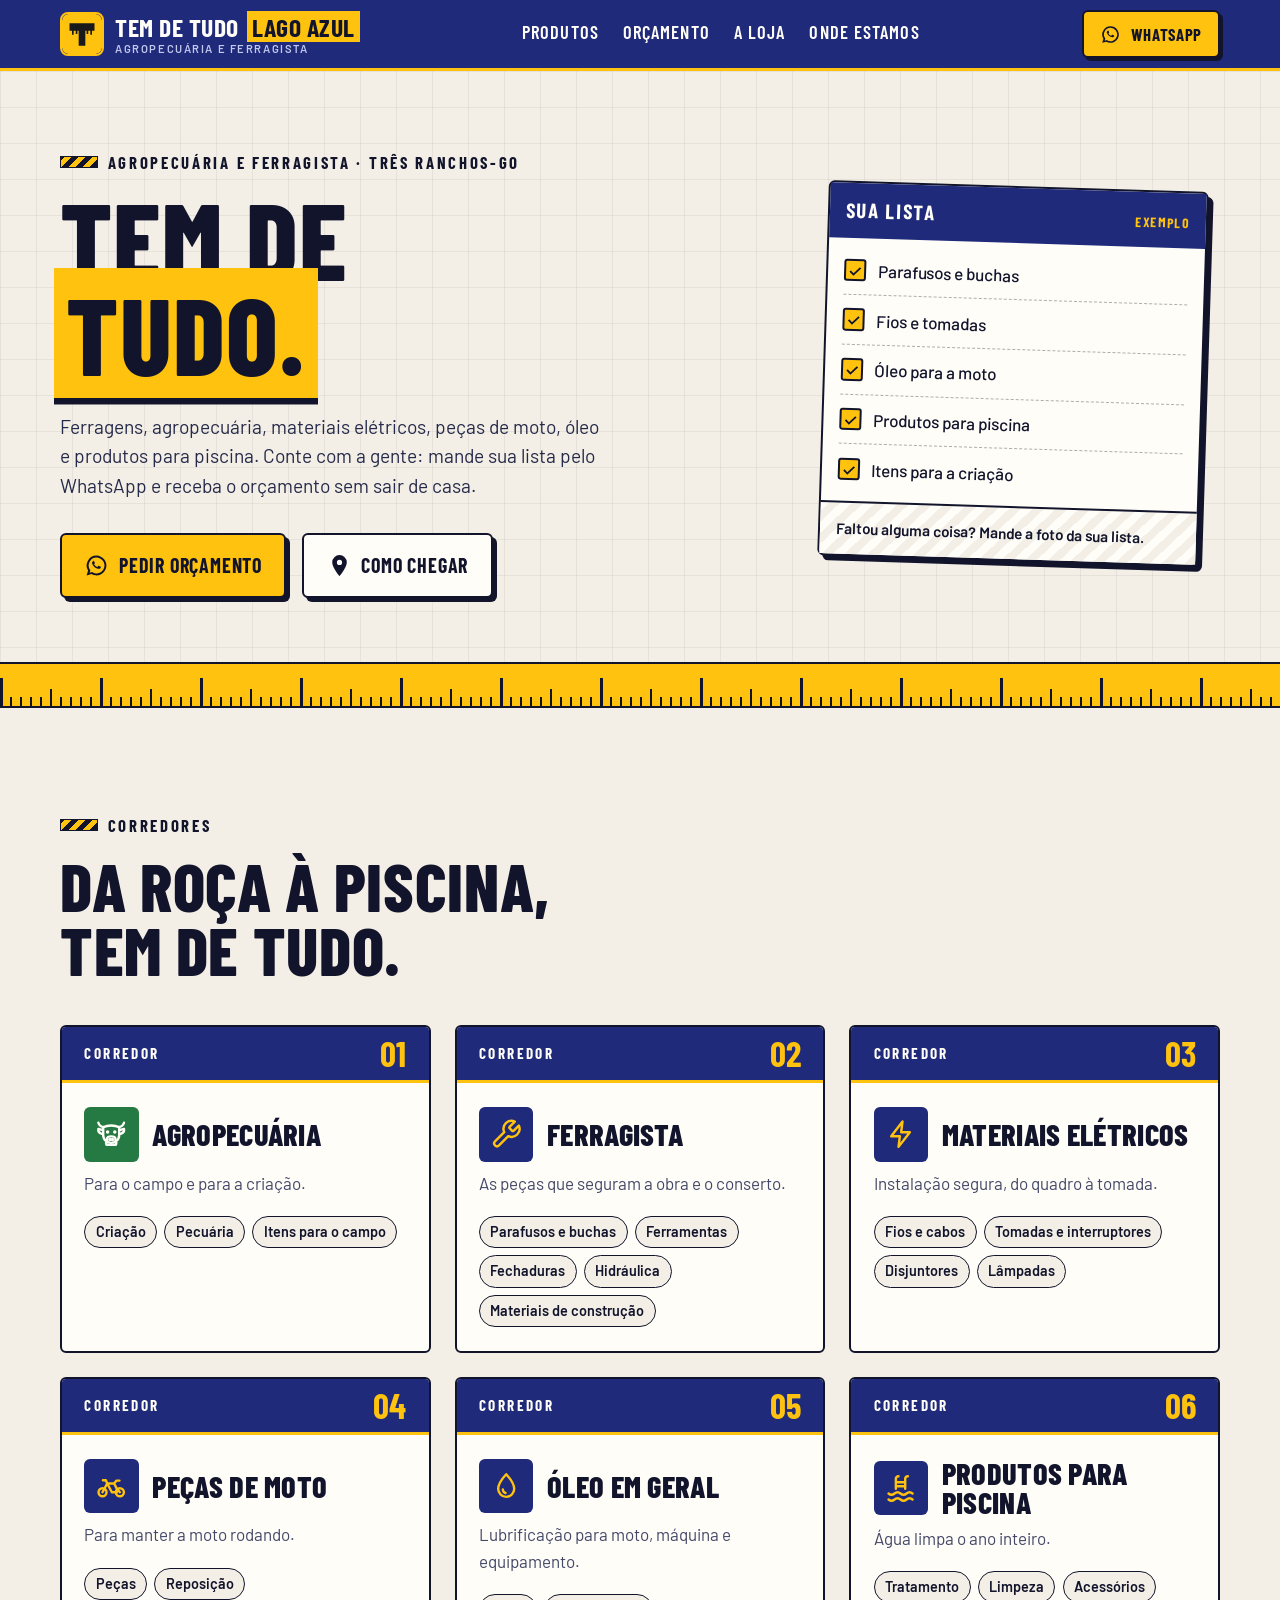
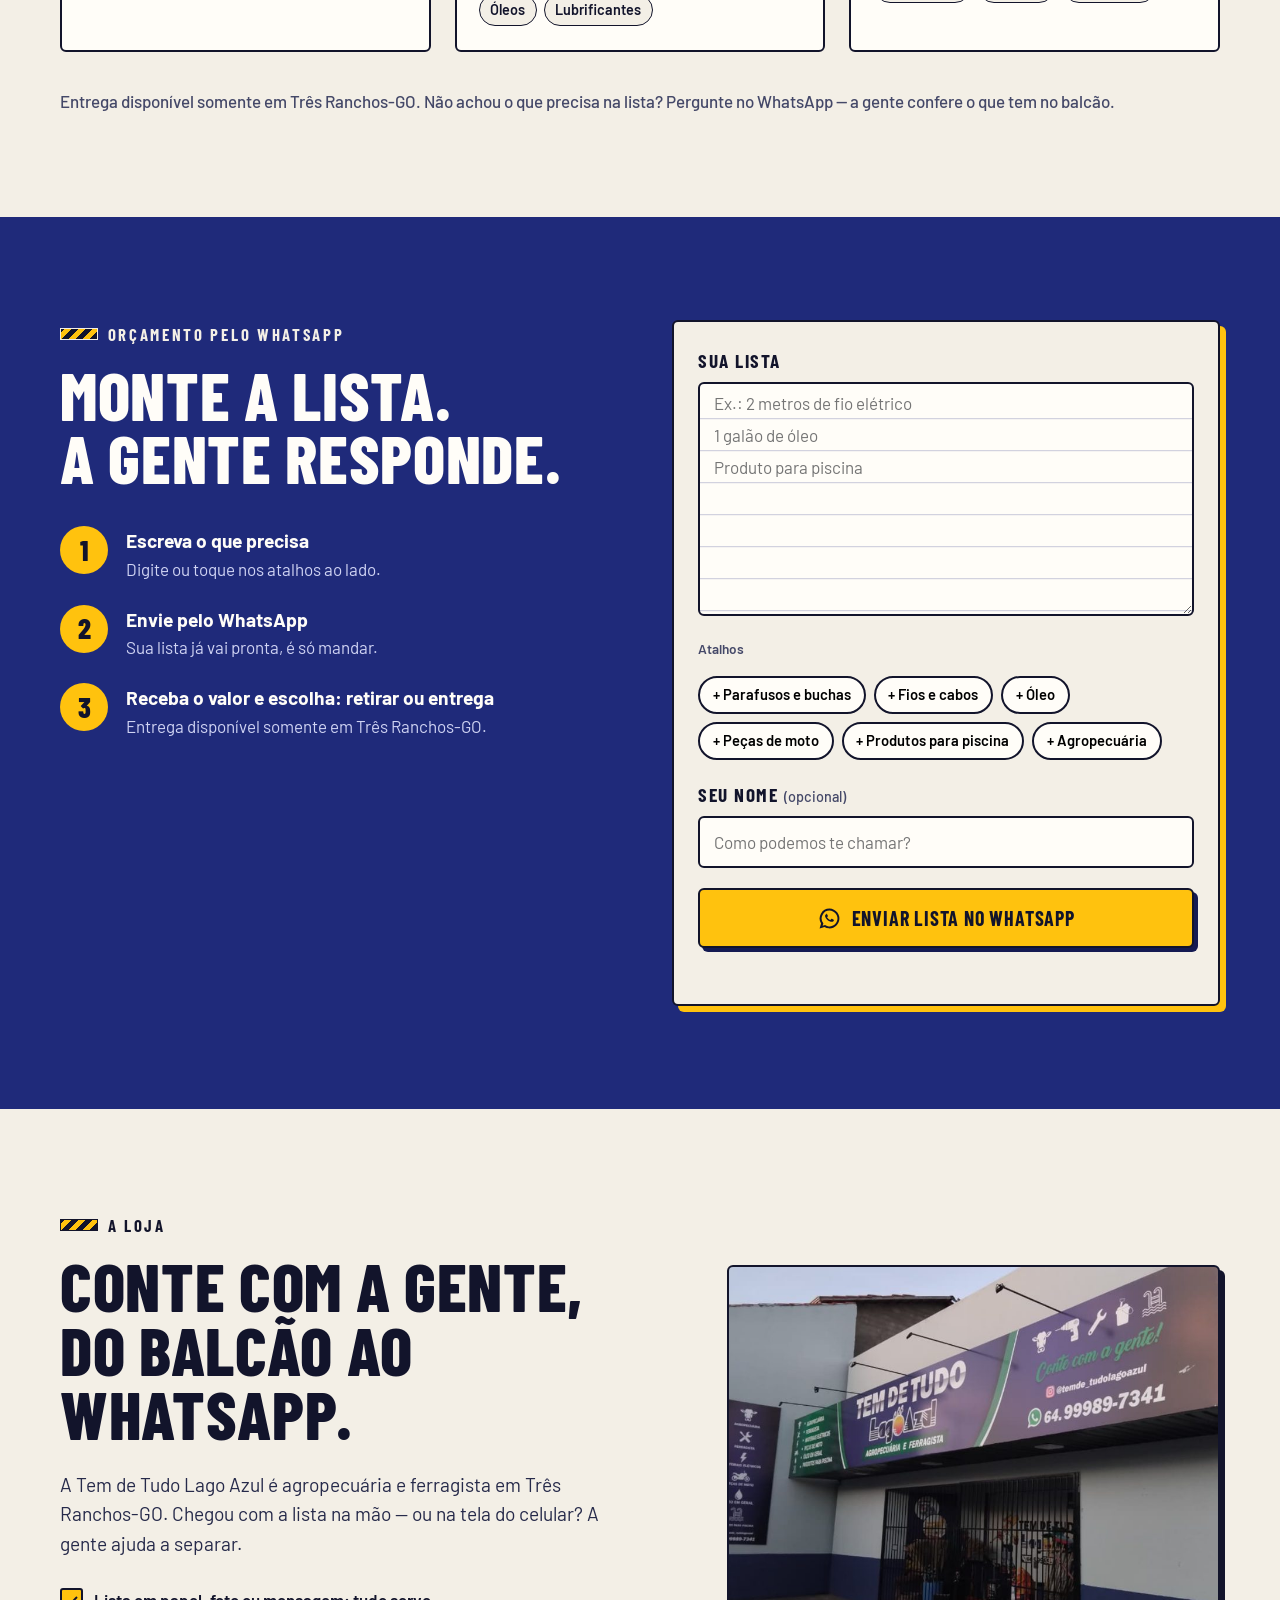
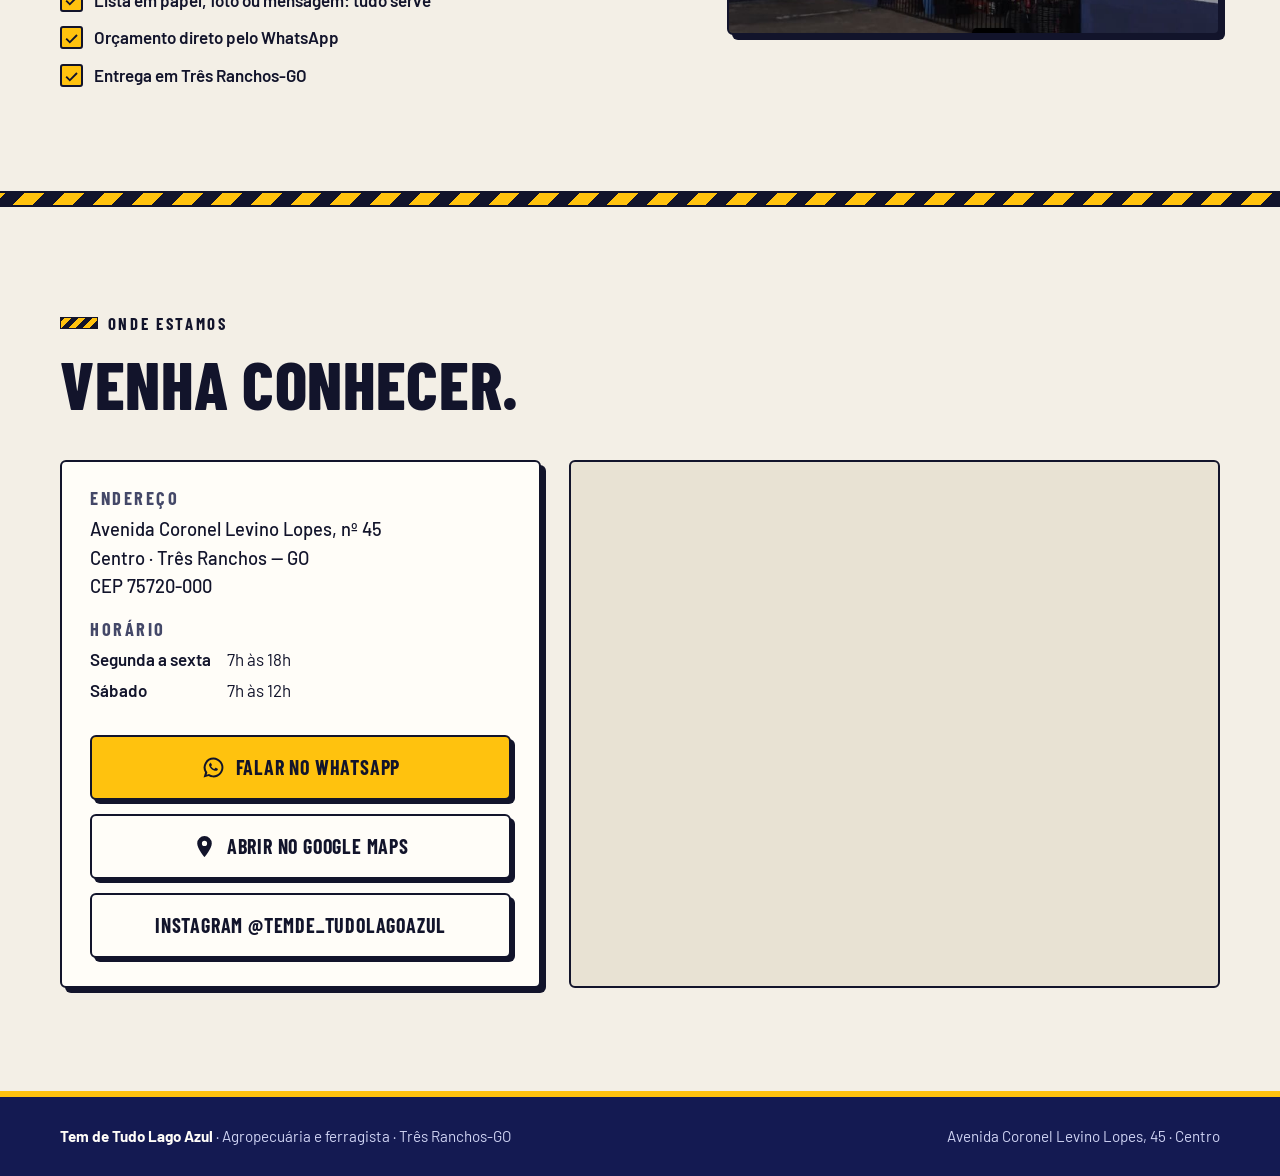
==== commit a6ca225e: "style: azul da fachada como cor de marca, amarelo nas acoes, verde na agropecuaria Co-Authored-By: C" ====
--- a/index.html
+++ b/index.html
@@ -5,7 +5,7 @@
   <meta name="viewport" content="width=device-width, initial-scale=1">
   <title>Tem de Tudo Lago Azul — Agropecuária e Ferragista em Três Ranchos-GO</title>
   <meta name="description" content="Agropecuária e ferragista em Três Ranchos-GO: ferragens, materiais elétricos, peças de moto, óleo e produtos para piscina. Peça o orçamento direto pelo WhatsApp.">
-  <meta name="theme-color" content="#ffc20e">
+  <meta name="theme-color" content="#1f2a7a">
   <link rel="icon" href="assets/img/favicon.svg" type="image/svg+xml">
 
   <meta property="og:type" content="website">
--- a/assets/css/style.css
+++ b/assets/css/style.css
@@ -6,15 +6,18 @@
    ========================================================= */
 
 :root {
-  --ink: #17191b;
-  --ink-2: #24272a;
-  --ink-3: #3b4044;
+  --ink: #12142b;
+  --ink-2: #262a4a;
+  --ink-3: #444868;
   --paper: #f3efe6;
   --paper-2: #e8e2d3;
   --white: #fffdf8;
   --yellow: #ffc20e;
   --yellow-2: #e0a400;
-  --blue: #1c4f8f;
+  --brand: #1f2a7a;      /* azul-índigo da fachada */
+  --brand-deep: #141a52;
+  --green: #247a42;      /* verde da placa, só na agropecuária */
+  --blue: #1f2a7a;
 
   --display: "Barlow Condensed", "Arial Narrow", Impact, sans-serif;
   --body: "Barlow", system-ui, -apple-system, "Segoe UI", sans-serif;
@@ -65,25 +68,26 @@
 .btn--sm { padding: .55rem 1rem; font-size: 1.05rem; box-shadow: 3px 3px 0 var(--ink); }
 .btn--block { width: 100%; }
 .btn[hidden] { display: none; }
-.section--dark .btn { border-color: var(--ink); box-shadow: 4px 4px 0 #000; }
+.section--dark .btn { border-color: var(--ink); box-shadow: 4px 4px 0 var(--brand-deep); }
 
 /* ---------- Header ---------- */
 .site-header {
   position: sticky; top: 0; z-index: 50;
-  background: var(--paper);
-  border-bottom: 2px solid var(--ink);
+  background: var(--brand);
+  color: var(--paper);
+  border-bottom: 3px solid var(--yellow);
 }
 .header-row { display: flex; align-items: center; justify-content: space-between; gap: 1rem; padding-block: .65rem; }
 .brand { display: flex; align-items: center; gap: .7rem; text-decoration: none; }
-.brand img { border-radius: 8px; }
+.brand img { border-radius: 8px; border: 2px solid var(--yellow); }
 .brand-text { display: grid; line-height: 1; }
-.brand-text strong { font-family: var(--display); font-size: clamp(1.15rem, 5vw, 1.6rem); text-transform: uppercase; letter-spacing: .02em; white-space: nowrap; }
-.brand-text strong i { font-style: normal; background: var(--yellow); box-shadow: 0 2px 0 var(--ink); padding: 0 .2em; margin-left: .1em; }
-.brand-text small { font-size: .7rem; font-weight: 600; letter-spacing: .14em; text-transform: uppercase; color: var(--ink-3); margin-top: .2rem; }
+.brand-text strong { font-family: var(--display); font-size: clamp(1.15rem, 5vw, 1.6rem); text-transform: uppercase; letter-spacing: .02em; white-space: nowrap; color: var(--white); }
+.brand-text strong i { font-style: normal; background: var(--yellow); color: var(--ink); padding: 0 .2em; margin-left: .1em; }
+.brand-text small { font-size: .7rem; font-weight: 600; letter-spacing: .14em; text-transform: uppercase; color: #c3c8ee; margin-top: .2rem; }
 .nav { display: none; gap: 1.5rem; }
 .nav a {
   font-family: var(--display); font-weight: 600; font-size: 1.15rem; text-transform: uppercase; letter-spacing: .06em;
-  text-decoration: none; padding-block: .25rem; border-bottom: 3px solid transparent; white-space: nowrap;
+  text-decoration: none; padding-block: .25rem; border-bottom: 3px solid transparent; white-space: nowrap; color: var(--white);
 }
 .nav a:hover { border-bottom-color: var(--yellow); }
 @media (min-width: 1040px) { .nav { display: flex; } }
@@ -105,8 +109,8 @@
   position: relative;
   padding-block: clamp(2.5rem, 6vw, 5rem) clamp(2.5rem, 5vw, 4rem);
   background:
-    linear-gradient(rgba(23,25,27,.06) 1px, transparent 1px) 0 0 / 36px 36px,
-    linear-gradient(90deg, rgba(23,25,27,.06) 1px, transparent 1px) 0 0 / 36px 36px,
+    linear-gradient(rgba(18,20,43,.06) 1px, transparent 1px) 0 0 / 36px 36px,
+    linear-gradient(90deg, rgba(18,20,43,.06) 1px, transparent 1px) 0 0 / 36px 36px,
     var(--paper);
 }
 .hero-grid { display: grid; gap: 2.5rem; align-items: center; }
@@ -134,7 +138,7 @@
 }
 .ticket-head {
   display: flex; justify-content: space-between; align-items: baseline;
-  background: var(--ink); color: var(--white);
+  background: var(--brand); color: var(--white);
   padding: .7rem 1rem;
   font-family: var(--display); font-weight: 700; font-size: 1.3rem; letter-spacing: .08em; text-transform: uppercase;
 }
@@ -168,7 +172,7 @@
 .section { padding-block: clamp(3.5rem, 8vw, 6.5rem); }
 .section-head { margin-bottom: 2.75rem; }
 .section h2 { font-weight: 800; font-size: clamp(2.4rem, 6vw, 4.2rem); }
-.section--dark { background: var(--ink); color: var(--paper); position: relative; }
+.section--dark { background: var(--brand); color: var(--paper); position: relative; }
 .section--dark .eyebrow::before { border-color: var(--paper); background: repeating-linear-gradient(-45deg, var(--ink) 0 5px, var(--yellow) 5px 10px); }
 .hazard {
   height: 16px;
@@ -191,12 +195,12 @@
 .aisle-sign {
   display: flex; align-items: center; justify-content: space-between;
   margin: 0 -1.4rem 1rem; padding: .55rem 1.4rem;
-  background: var(--yellow); border-bottom: 2px solid var(--ink);
+  background: var(--brand); color: var(--white); border-bottom: 3px solid var(--yellow);
   border-radius: 4px 4px 0 0;
   font-family: var(--display); text-transform: uppercase; letter-spacing: .14em; font-weight: 700;
 }
 .aisle-sign span { font-size: .95rem; }
-.aisle-sign b { font-size: 2.2rem; line-height: 1; letter-spacing: 0; }
+.aisle-sign b { font-size: 2.2rem; line-height: 1; letter-spacing: 0; color: var(--yellow); }
 .aisle h3 { font-size: 1.9rem; font-weight: 800; line-height: .95; }
 .aisle p { color: var(--ink-3); }
 .tags { list-style: none; padding: 0; margin: .75rem 0 0; display: flex; flex-wrap: wrap; gap: .45rem; }
@@ -208,7 +212,8 @@
 
 .ico-s { fill: none; stroke: currentColor; stroke-width: 1.8; stroke-linecap: round; stroke-linejoin: round; flex: none; }
 .aisle-title { display: flex; align-items: center; gap: .85rem; }
-.aisle-icon { width: 3.4rem; height: 3.4rem; padding: .7rem; color: var(--yellow); background: var(--ink); border-radius: var(--r); }
+.aisle-icon { width: 3.4rem; height: 3.4rem; padding: .7rem; color: var(--yellow); background: var(--brand); border-radius: var(--r); }
+.aisle:first-child .aisle-icon { background: var(--green); color: var(--white); }
 
 /* ---------- Orçamento ---------- */
 .quote-grid { display: grid; gap: 3rem; align-items: start; }
@@ -222,11 +227,11 @@
   background: var(--yellow); color: var(--ink); border-radius: 50%;
 }
 .steps strong { display: block; font-size: 1.2rem; color: var(--white); }
-.steps span { color: #c9c4b6; }
+.steps span { color: #cfd3f3; }
 
 .pad {
   background: var(--paper); color: var(--ink);
-  border: 2px solid #000; border-radius: var(--r);
+  border: 2px solid var(--ink); border-radius: var(--r);
   padding: 1.5rem; box-shadow: 6px 6px 0 var(--yellow);
 }
 .pad-label { display: block; font-family: var(--display); font-weight: 700; font-size: 1.2rem; text-transform: uppercase; letter-spacing: .08em; margin-bottom: .4rem; }
@@ -239,7 +244,7 @@
 .pad textarea {
   resize: vertical; min-height: 11rem; line-height: 2rem; padding-block: .2rem;
   background:
-    repeating-linear-gradient(transparent 0 calc(2rem - 1px), rgba(28,79,143,.28) calc(2rem - 1px) 2rem) 0 .2rem,
+    repeating-linear-gradient(transparent 0 calc(2rem - 1px), rgba(31,42,122,.25) calc(2rem - 1px) 2rem) 0 .2rem,
     var(--white);
 }
 .chips { border: 0; padding: 0; margin: 1rem 0 1.25rem; display: flex; flex-wrap: wrap; gap: .5rem; }
@@ -288,7 +293,7 @@
 .map iframe { width: 100%; height: 100%; min-height: 340px; border: 0; display: block; }
 
 /* ---------- Footer ---------- */
-.site-footer { background: var(--ink); color: #c9c4b6; padding-block: 1.75rem; border-top: 6px solid var(--yellow); font-size: .95rem; }
+.site-footer { background: var(--brand-deep); color: #cfd3f3; padding-block: 1.75rem; border-top: 6px solid var(--yellow); font-size: .95rem; }
 .site-footer strong { color: var(--white); }
 .footer-row { display: flex; flex-wrap: wrap; gap: .4rem 2rem; justify-content: space-between; }
 
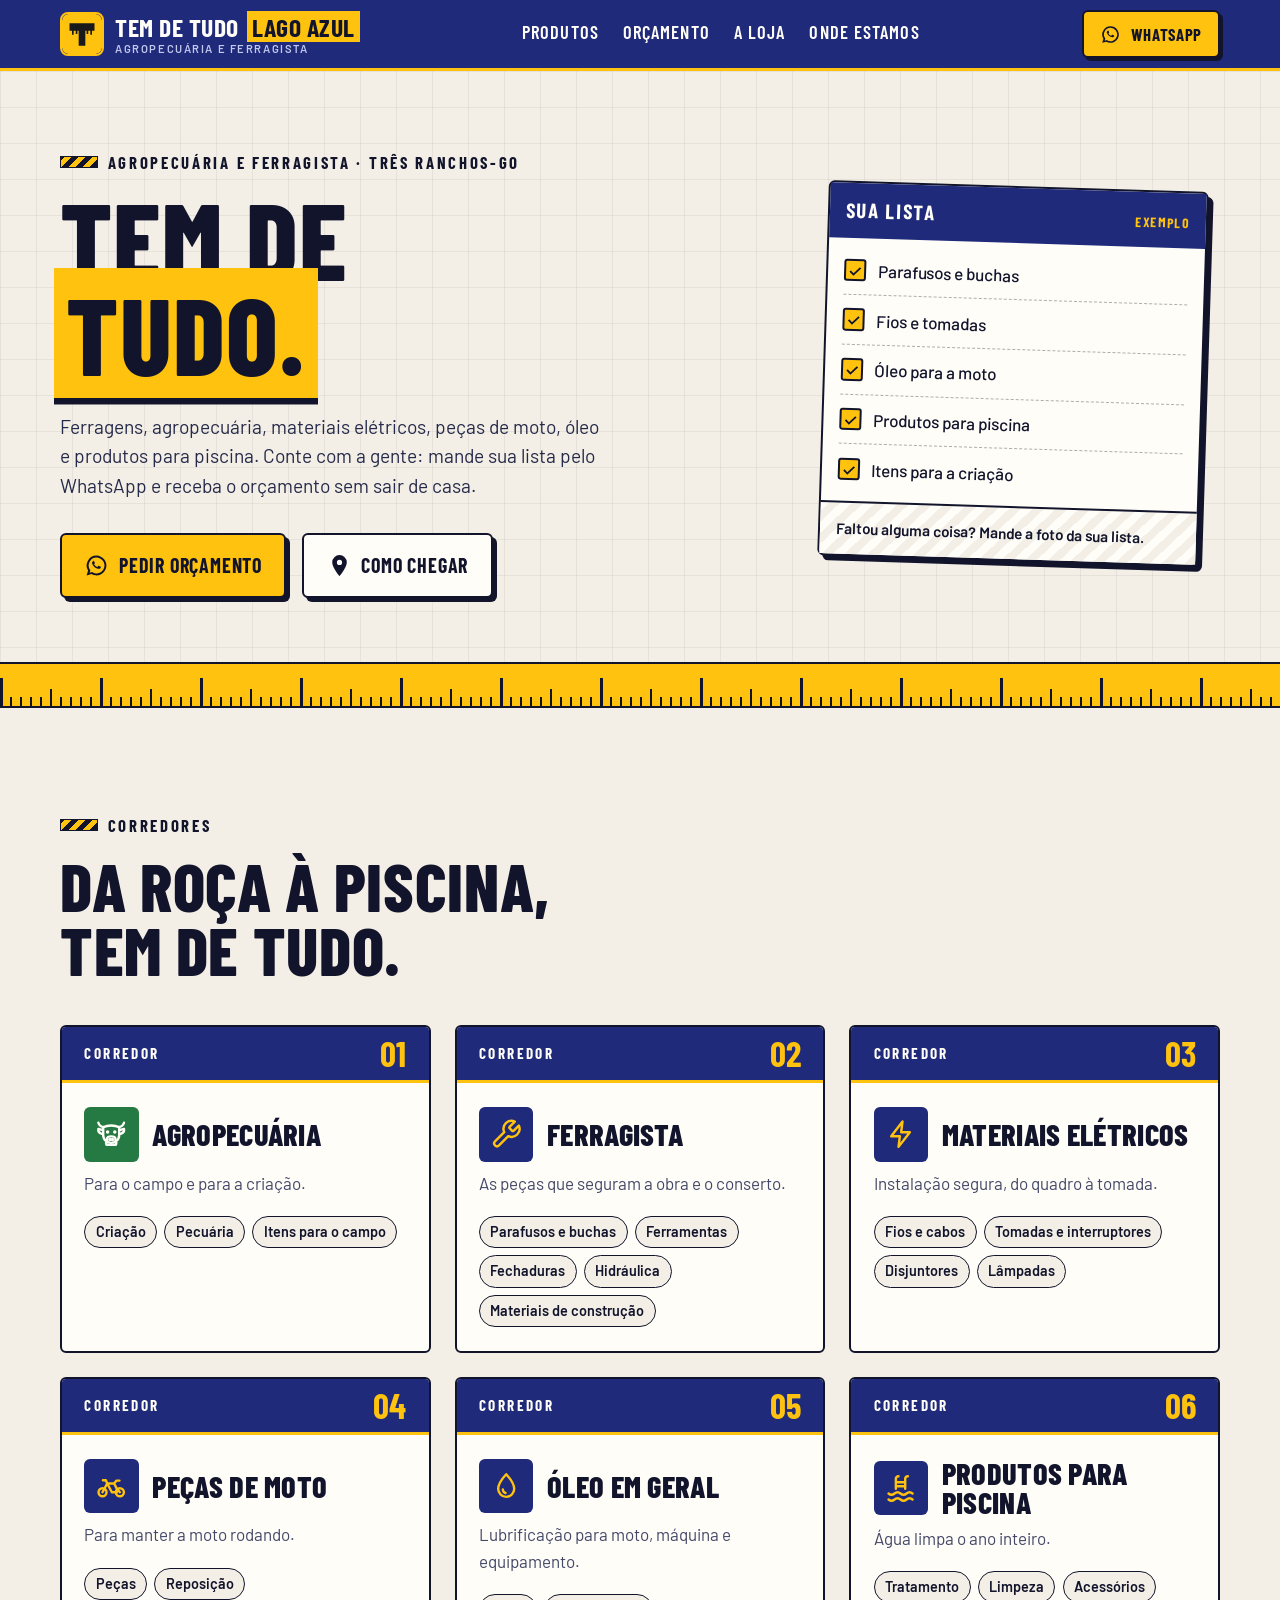
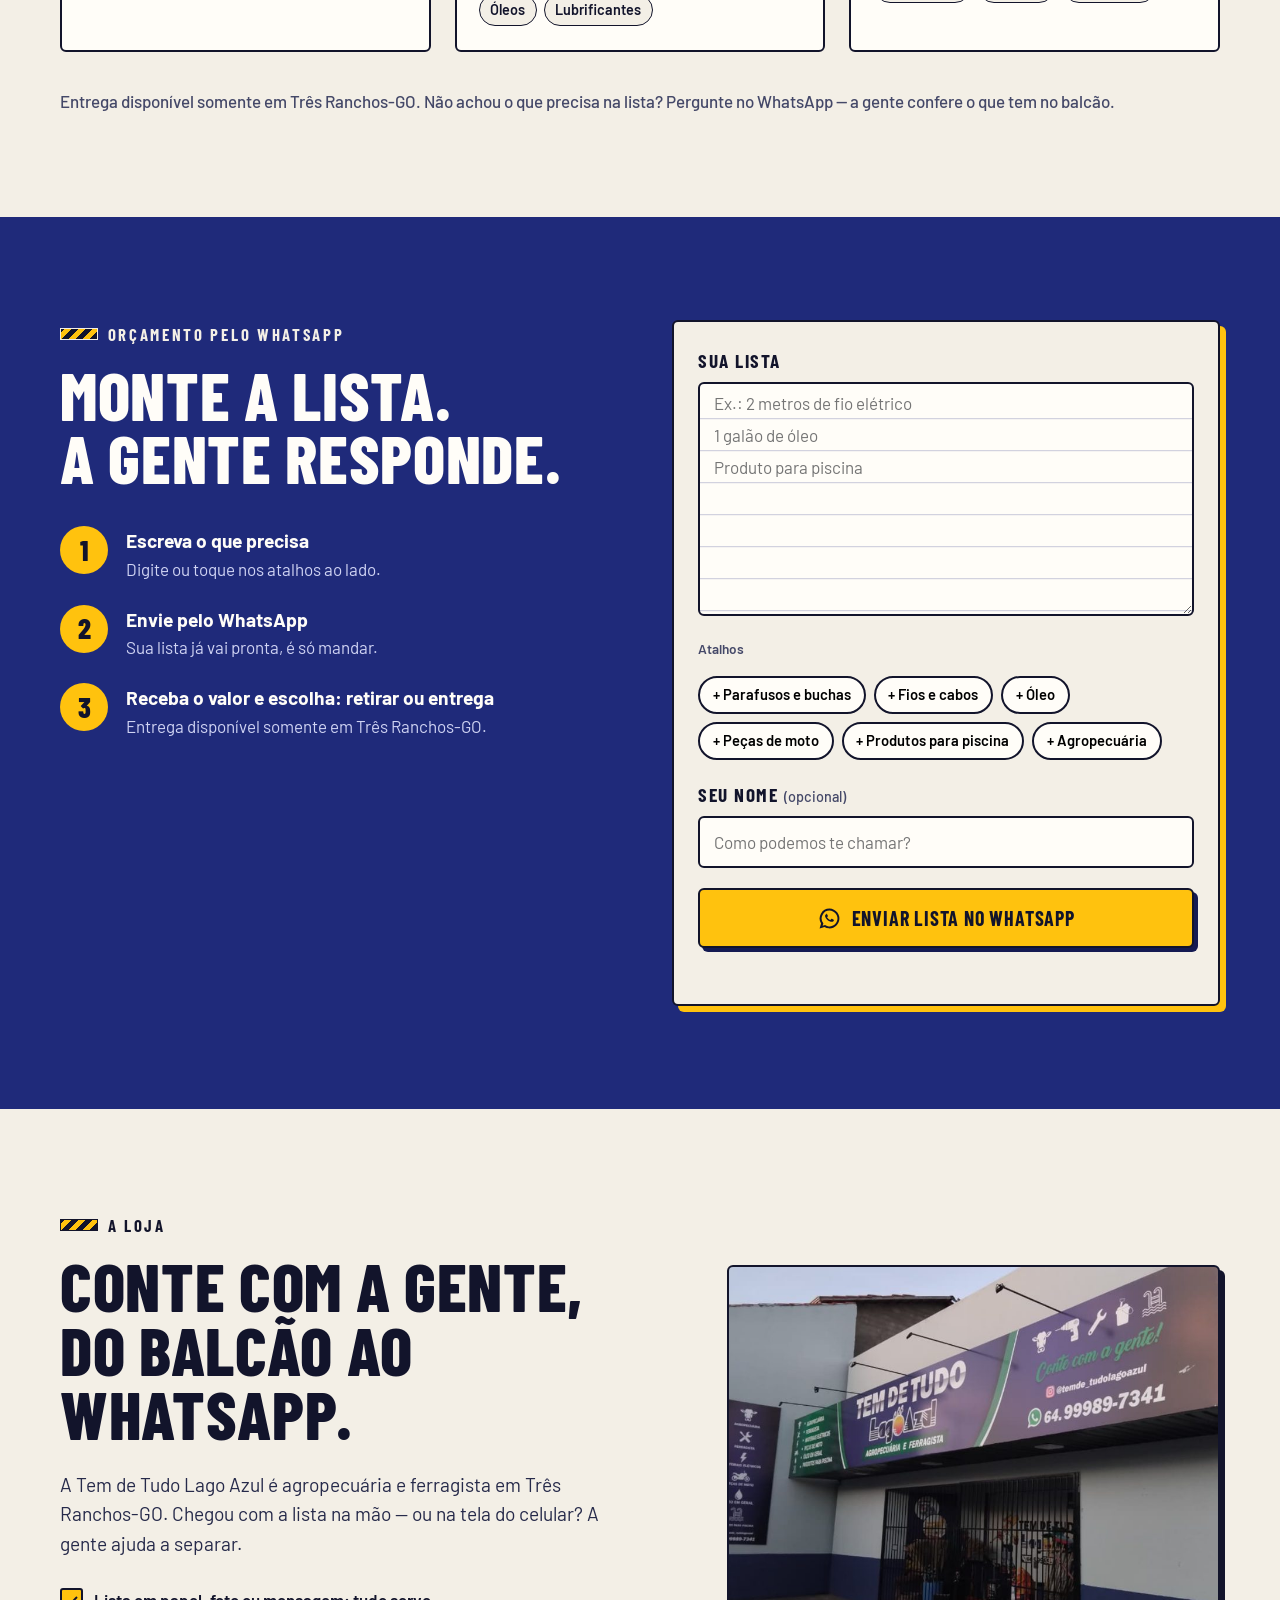
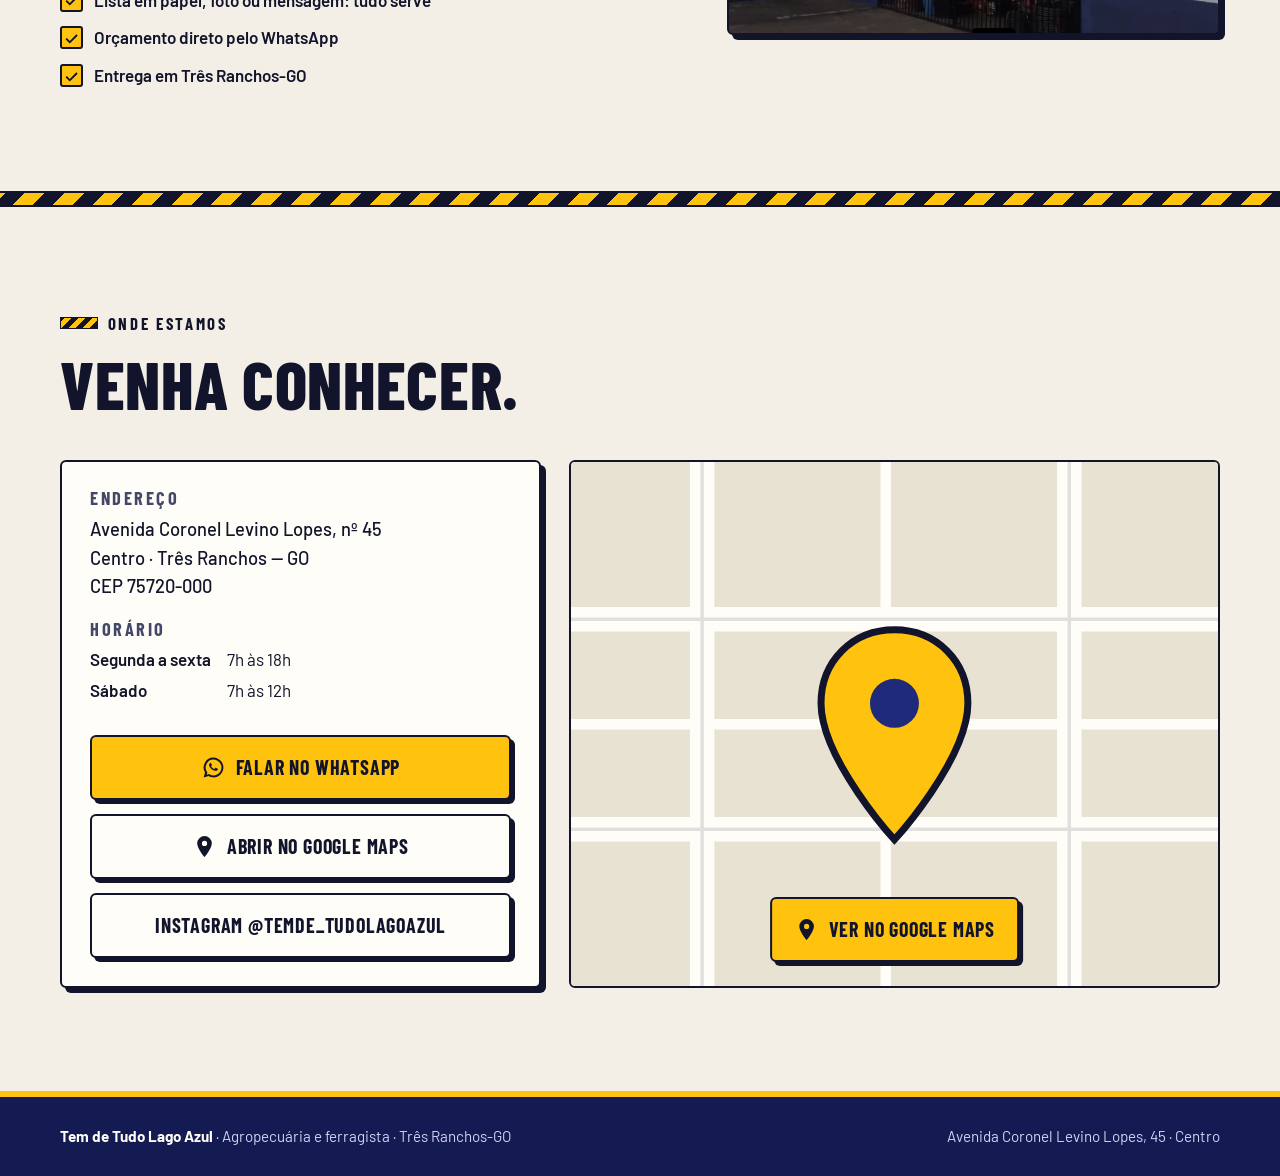
==== commit 48a62634: "fix: mapa abre o link oficial da loja (pino correto) no lugar do embed Co-Authored-By: Claude Sonnet" ====
--- a/index.html
+++ b/index.html
@@ -309,12 +309,22 @@
             </div>
           </div>
 
-          <div class="map reveal">
-            <iframe
-              title="Mapa: Tem de Tudo Lago Azul, Avenida Coronel Levino Lopes, 45, Três Ranchos-GO"
-              src="https://www.google.com/maps?q=Avenida+Coronel+Levino+Lopes%2C+45%2C+Tr%C3%AAs+Ranchos%2C+GO&amp;output=embed"
-              loading="lazy" referrerpolicy="no-referrer-when-downgrade" allowfullscreen></iframe>
-          </div>
+          <a class="map map--card reveal" target="_blank" rel="noopener" href="https://maps.app.goo.gl/Zq46HJdVCuTLz5pq8" aria-label="Abrir a localização da Tem de Tudo Lago Azul no Google Maps">
+            <svg class="map-art" viewBox="0 0 400 300" preserveAspectRatio="xMidYMid slice" aria-hidden="true">
+              <rect width="400" height="300" fill="#e8e2d3"/>
+              <g stroke="#fffdf8" stroke-width="14" stroke-linecap="square" fill="none">
+                <path d="M-10 90H410M-10 210H410M90 -10V310M300 -10V310"/>
+              </g>
+              <g stroke="#fffdf8" stroke-width="6" fill="none"><path d="M-10 150H410M195 -10V310"/></g>
+              <g stroke="#12142b" stroke-opacity=".12" stroke-width="2" fill="none"><path d="M-10 90H410M-10 210H410M90 -10V310M300 -10V310"/></g>
+              <path d="M200 96c-24 0-42 18-42 42 0 32 42 78 42 78s42-46 42-78c0-24-18-42-42-42z" fill="#ffc20e" stroke="#12142b" stroke-width="4"/>
+              <circle cx="200" cy="138" r="14" fill="#1f2a7a"/>
+            </svg>
+            <span class="btn map-cta">
+              <svg class="ico" aria-hidden="true"><use href="#i-pin"/></svg>
+              Ver no Google Maps
+            </span>
+          </a>
         </div>
       </div>
     </section>
--- a/assets/css/style.css
+++ b/assets/css/style.css
@@ -290,6 +290,10 @@
 .hours dd { margin: 0; }
 .cta-col { display: grid; gap: .85rem; margin-top: 1.5rem; }
 .map { min-height: 340px; border: 2px solid var(--ink); border-radius: var(--r); overflow: hidden; background: var(--paper-2); }
+.map--card { position: relative; display: block; text-decoration: none; cursor: pointer; }
+.map-art { position: absolute; inset: 0; width: 100%; height: 100%; }
+.map-cta { position: absolute; left: 50%; bottom: 1.5rem; transform: translateX(-50%); white-space: nowrap; }
+.map--card:hover .map-cta { transform: translate(calc(-50% - 2px), -2px); box-shadow: 6px 6px 0 var(--ink); }
 .map iframe { width: 100%; height: 100%; min-height: 340px; border: 0; display: block; }
 
 /* ---------- Footer ---------- */
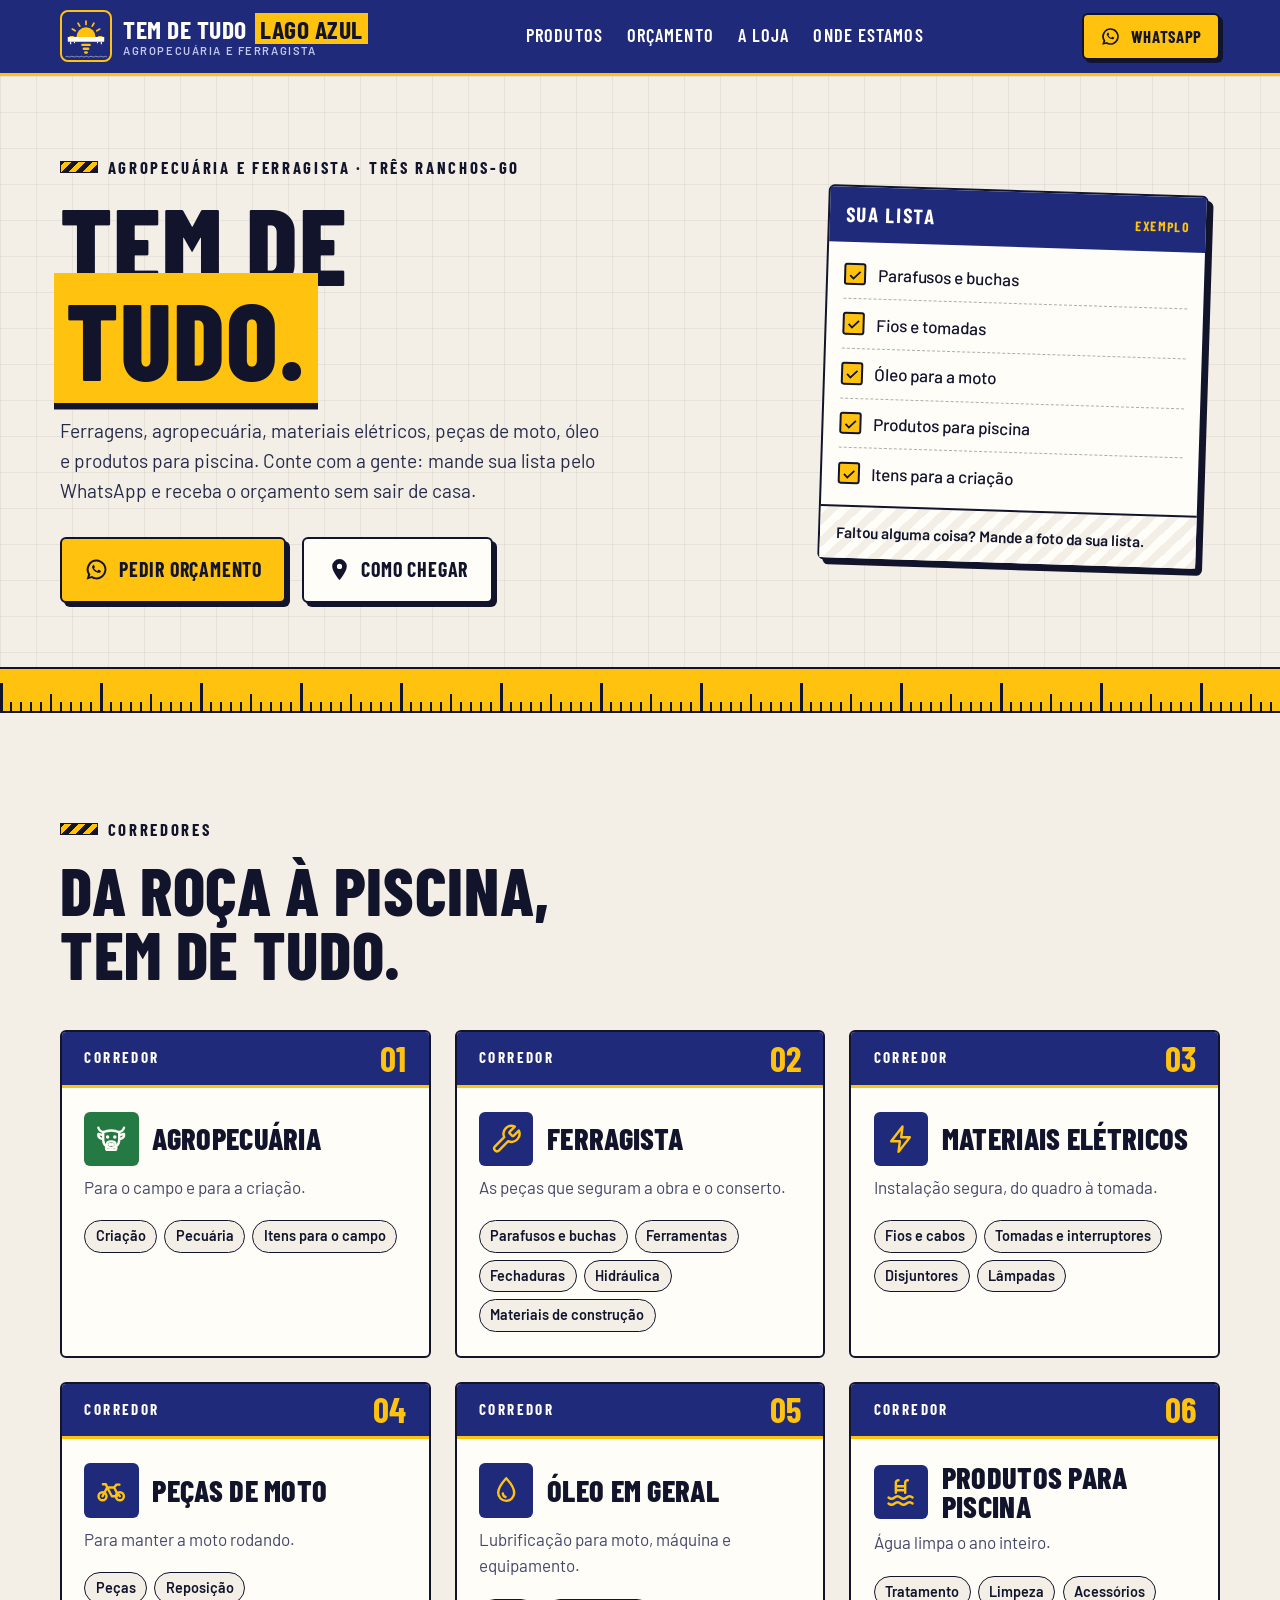
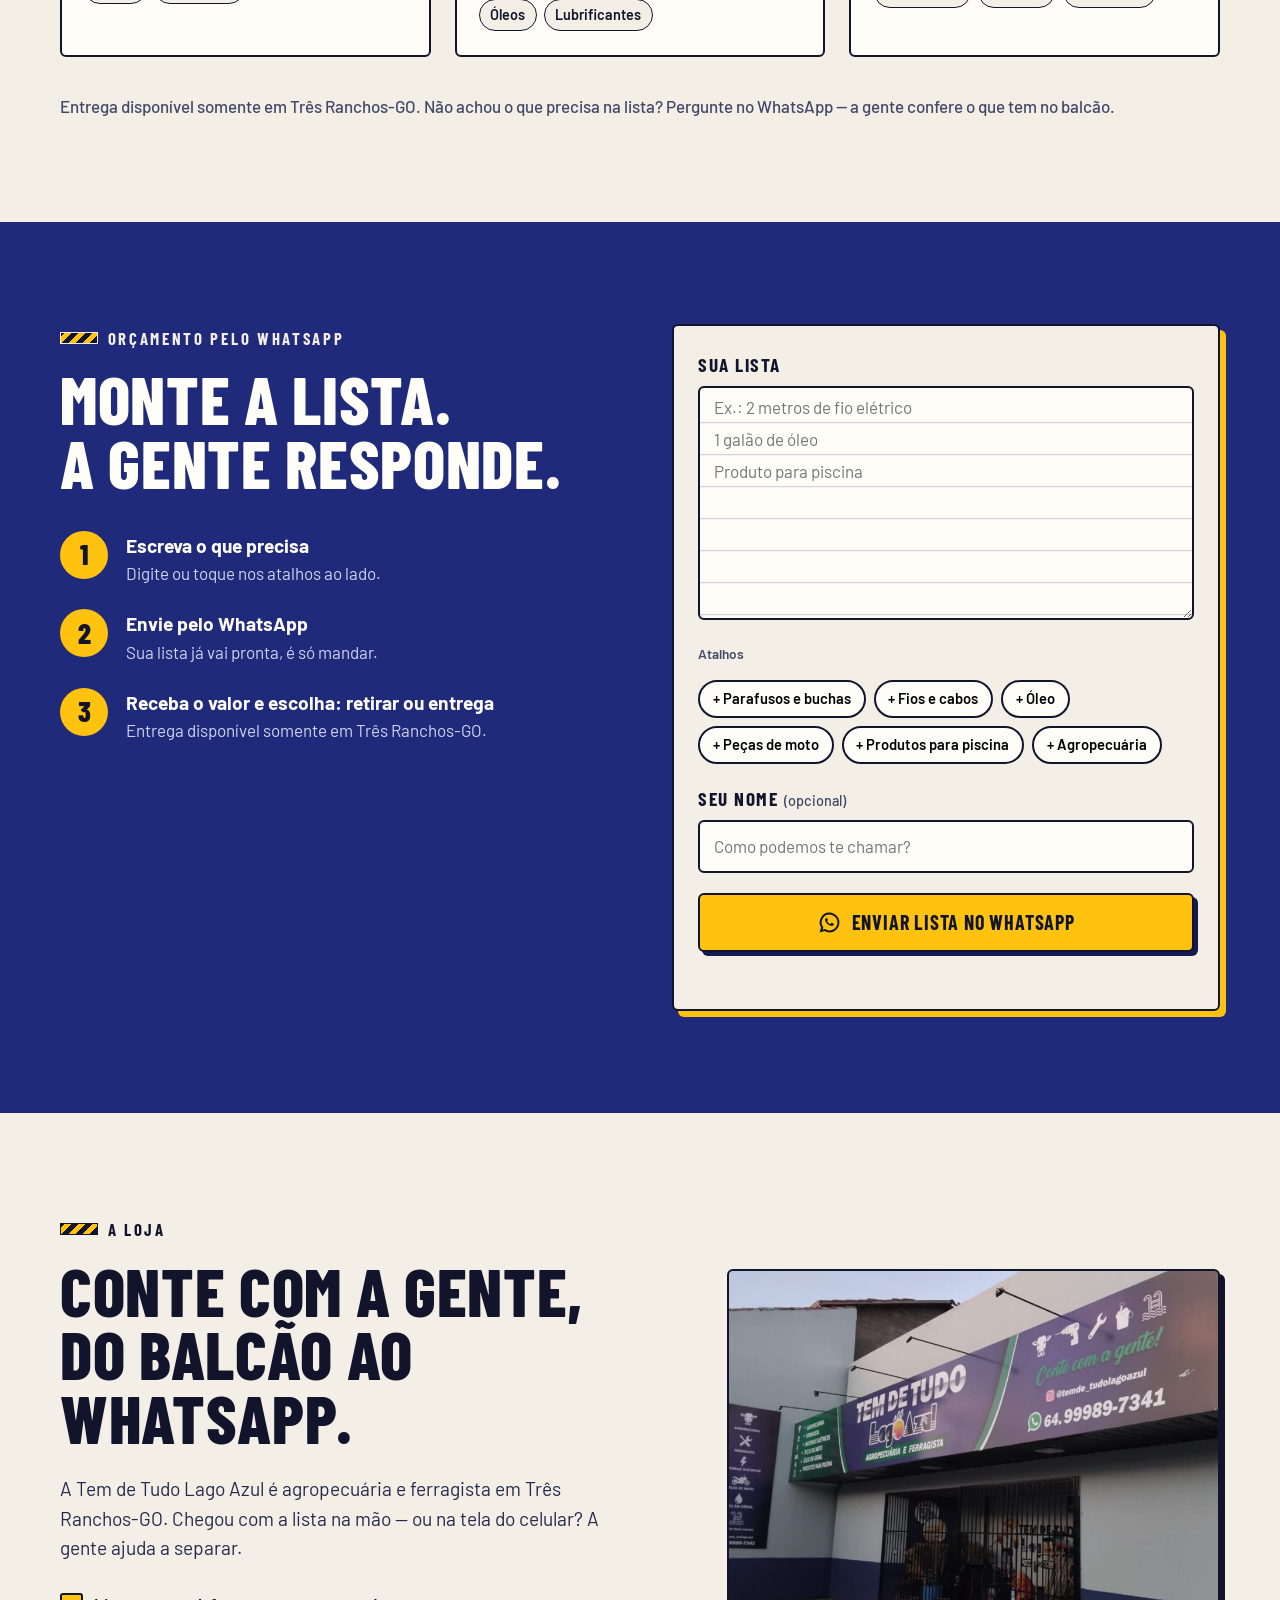
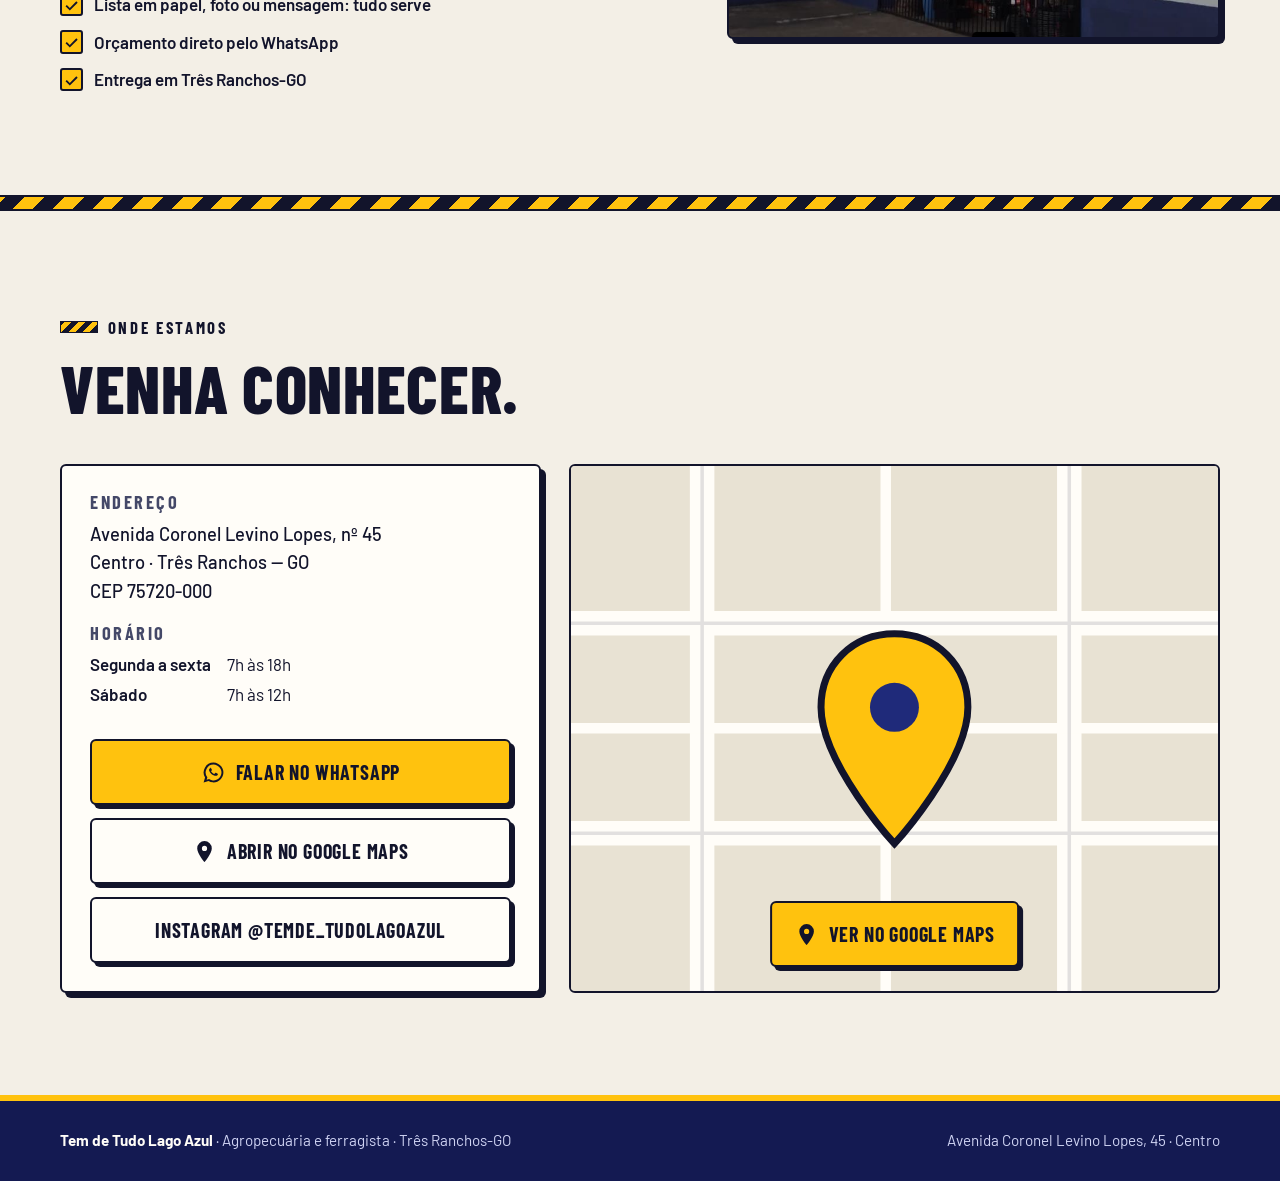
==== commit 61b4c3c6: "feat: logo C (T + por do sol) como favicon, apple-touch-icon e cabecalho Co-Authored-By: Claude Sonn" ====
--- a/index.html
+++ b/index.html
@@ -7,6 +7,7 @@
   <meta name="description" content="Agropecuária e ferragista em Três Ranchos-GO: ferragens, materiais elétricos, peças de moto, óleo e produtos para piscina. Peça o orçamento direto pelo WhatsApp.">
   <meta name="theme-color" content="#1f2a7a">
   <link rel="icon" href="assets/img/favicon.svg" type="image/svg+xml">
+  <link rel="apple-touch-icon" href="assets/img/apple-touch-icon.png">
 
   <meta property="og:type" content="website">
   <meta property="og:locale" content="pt_BR">
@@ -26,6 +27,7 @@
     "name": "Tem de Tudo Lago Azul",
     "description": "Agropecuária e ferragista: ferragens, materiais elétricos, peças de moto, óleo e produtos para piscina.",
     "image": "https://barbosamuel.github.io/tem-de-tudo/assets/img/fachada.jpg",
+    "logo": "https://barbosamuel.github.io/tem-de-tudo/assets/img/favicon.svg",
     "telephone": "+5564999897341",
     "address": {
       "@type": "PostalAddress",
@@ -76,7 +78,7 @@
   <header class="site-header">
     <div class="wrap header-row">
       <a class="brand" href="#topo" aria-label="Tem de Tudo Lago Azul — início">
-        <img src="assets/img/favicon.svg" alt="" width="44" height="44">
+        <img src="assets/img/favicon.svg" alt="" width="52" height="52">
         <span class="brand-text">
           <strong>Tem de Tudo <i>Lago Azul</i></strong>
           <small>Agropecuária e ferragista</small>
